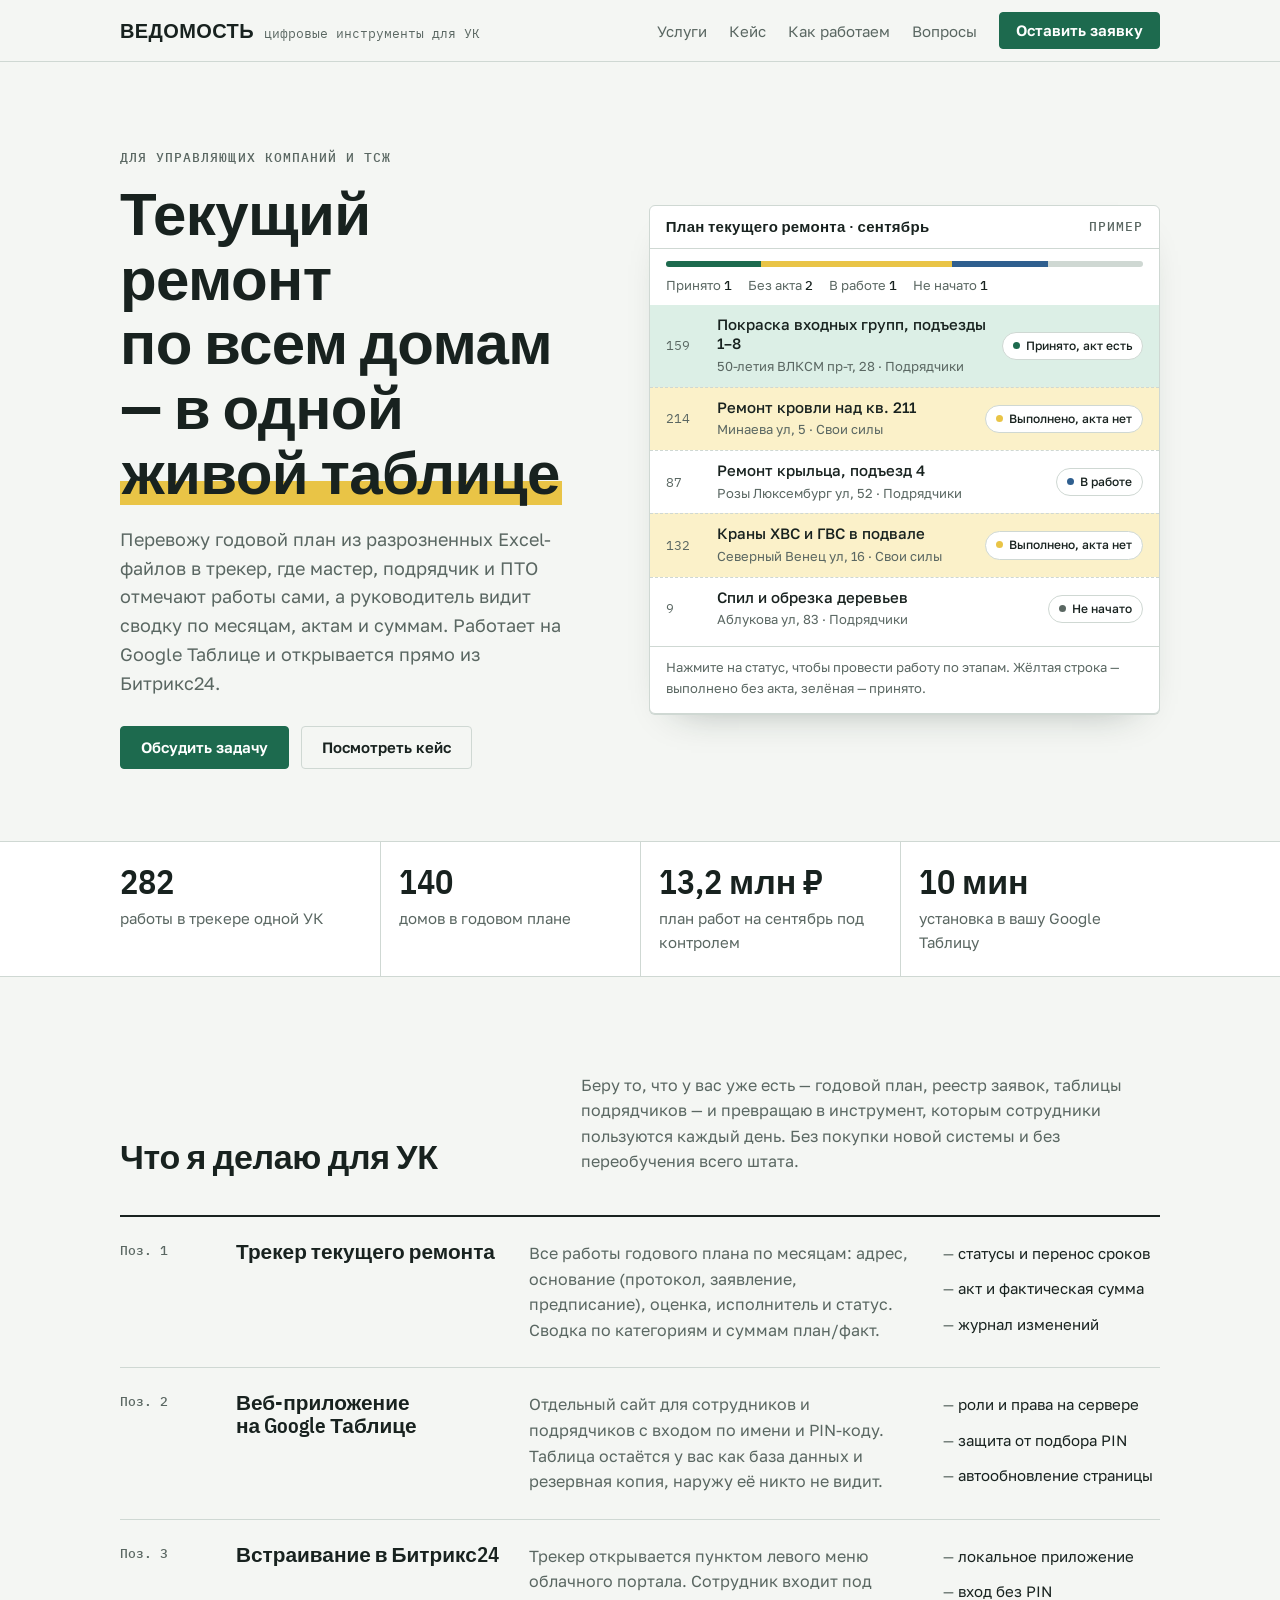
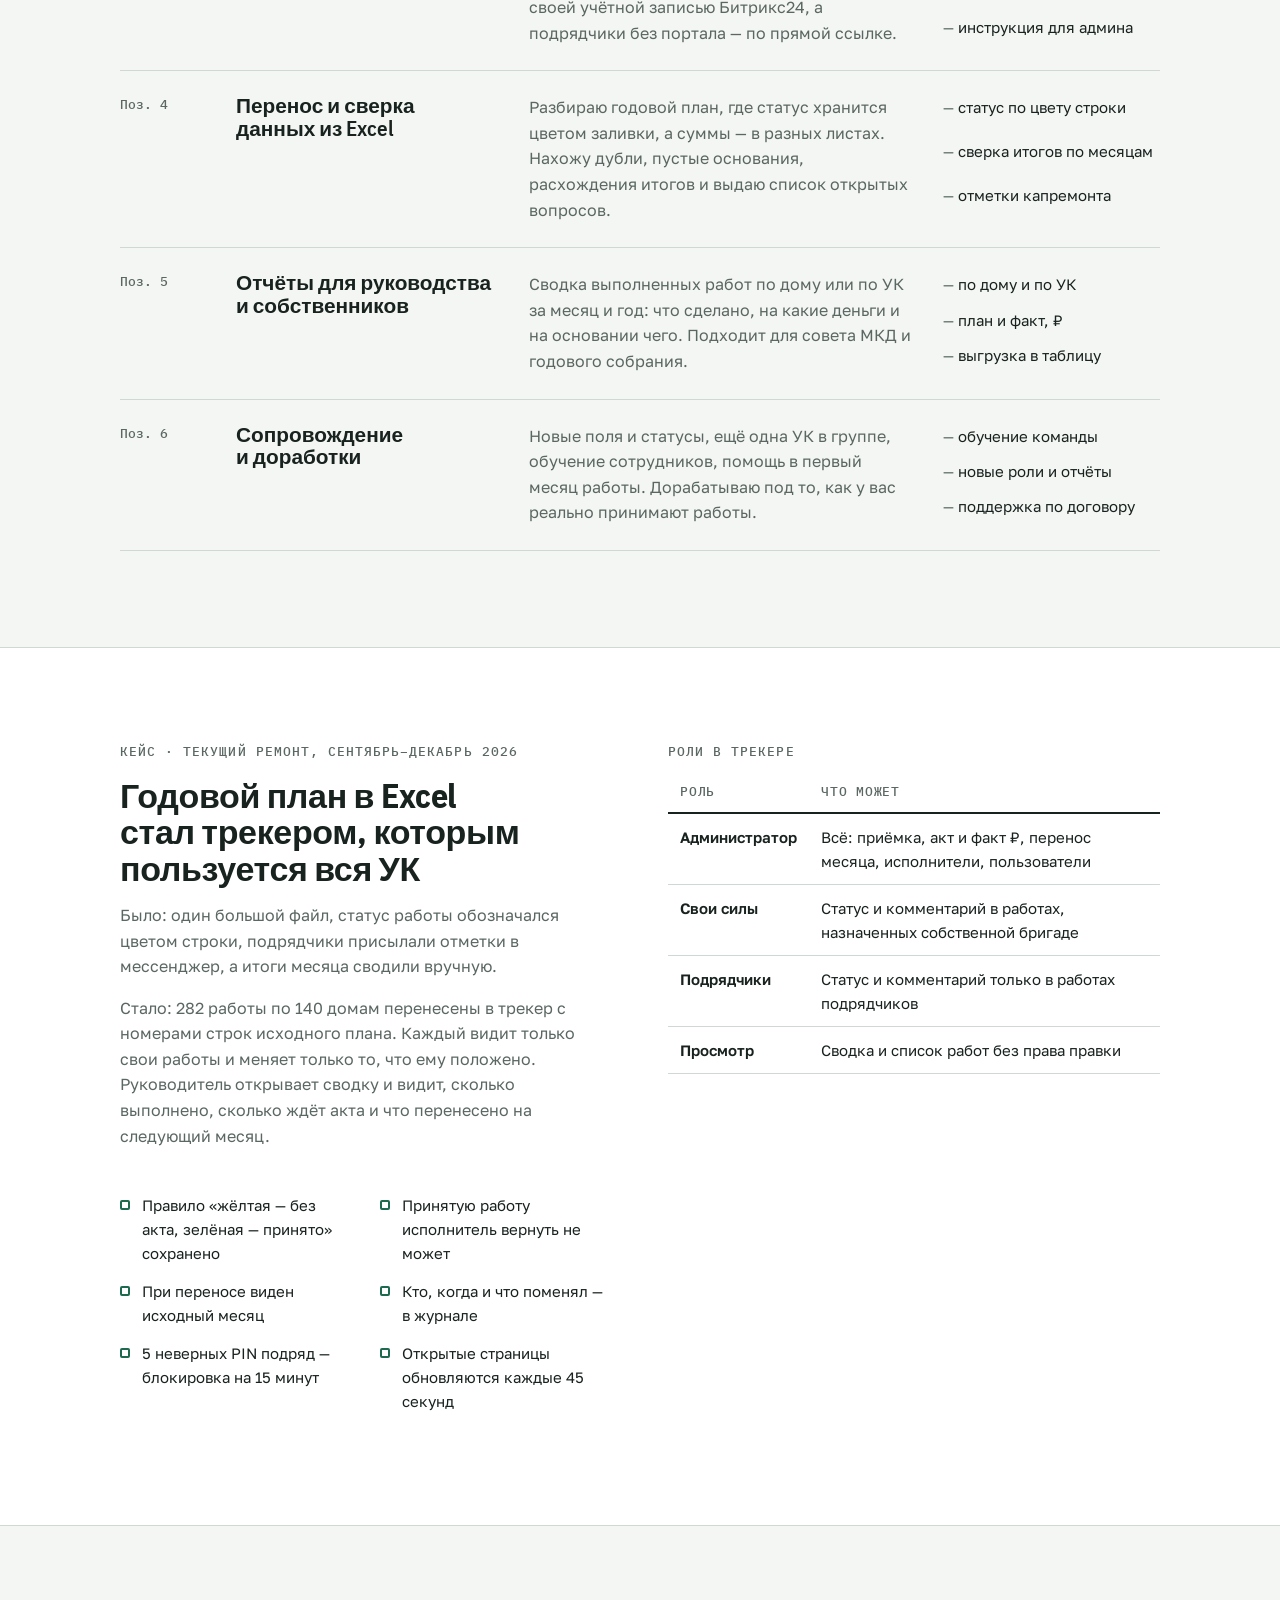
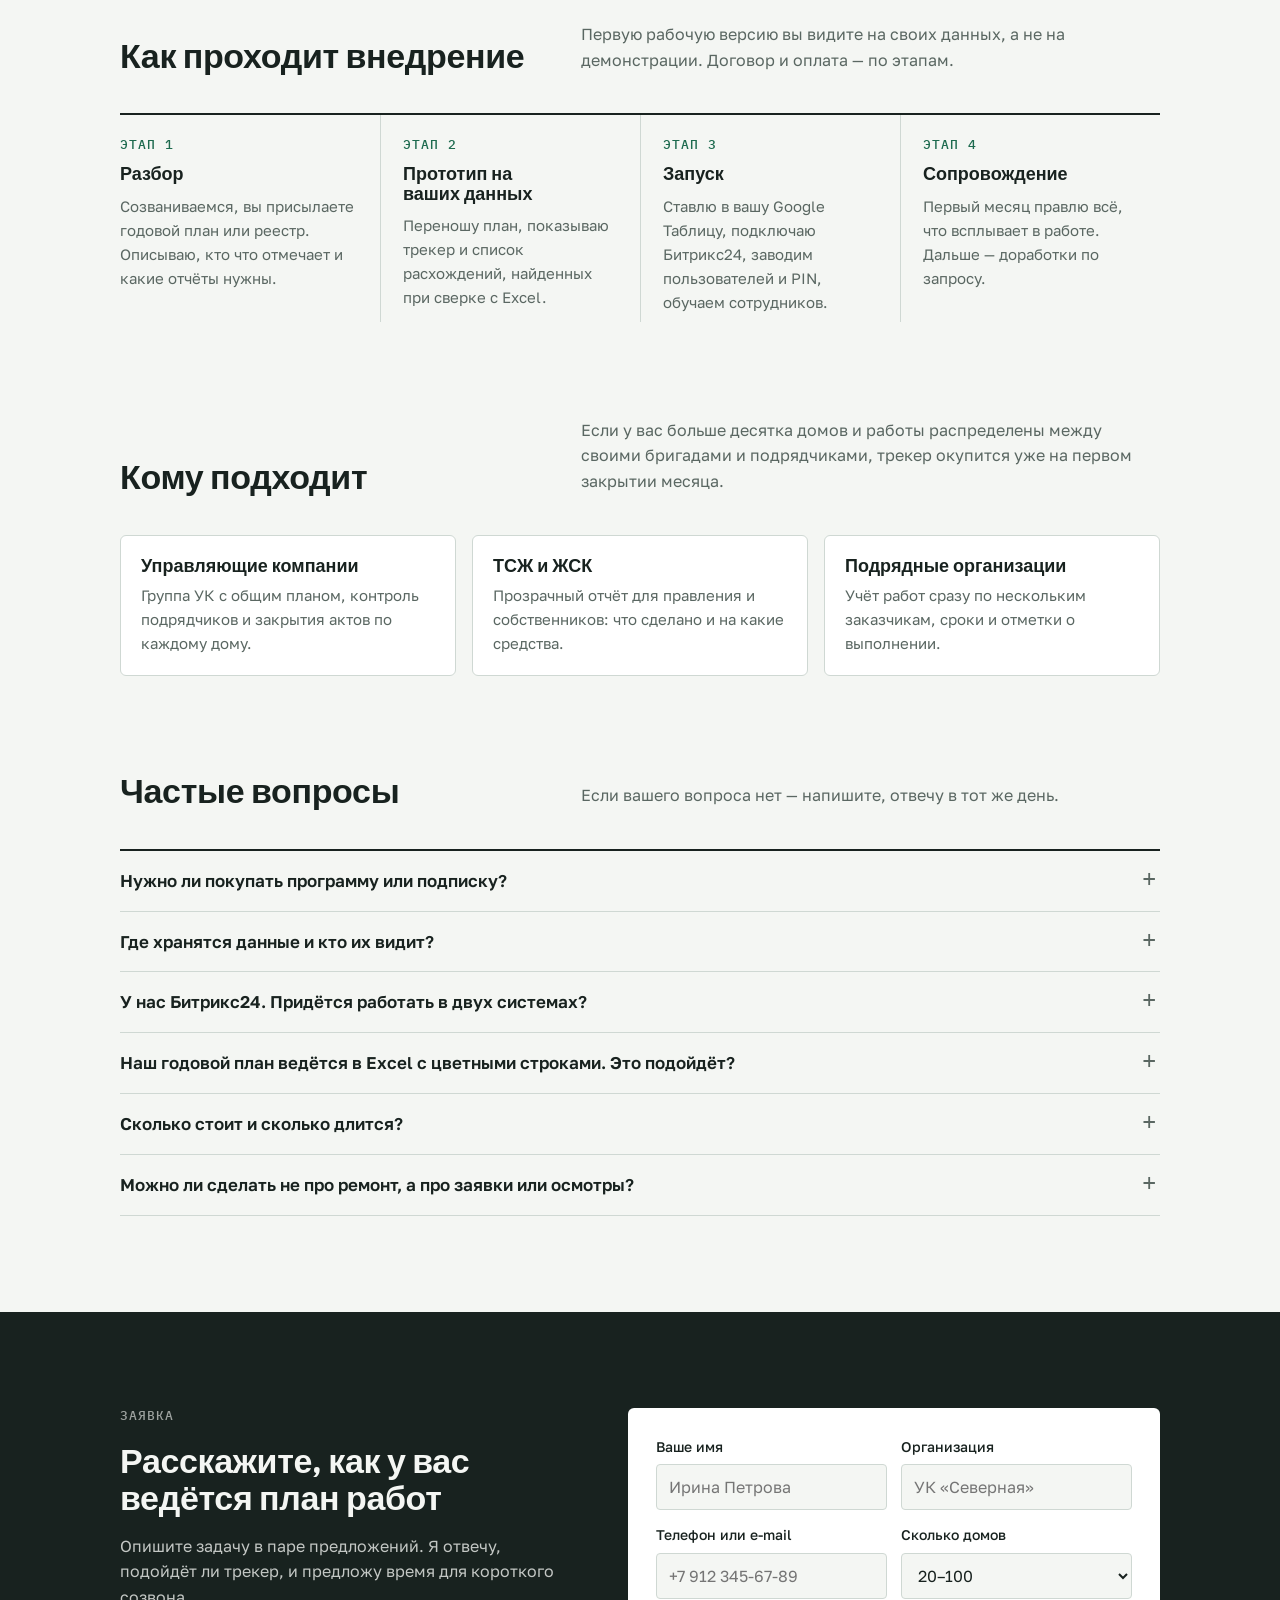
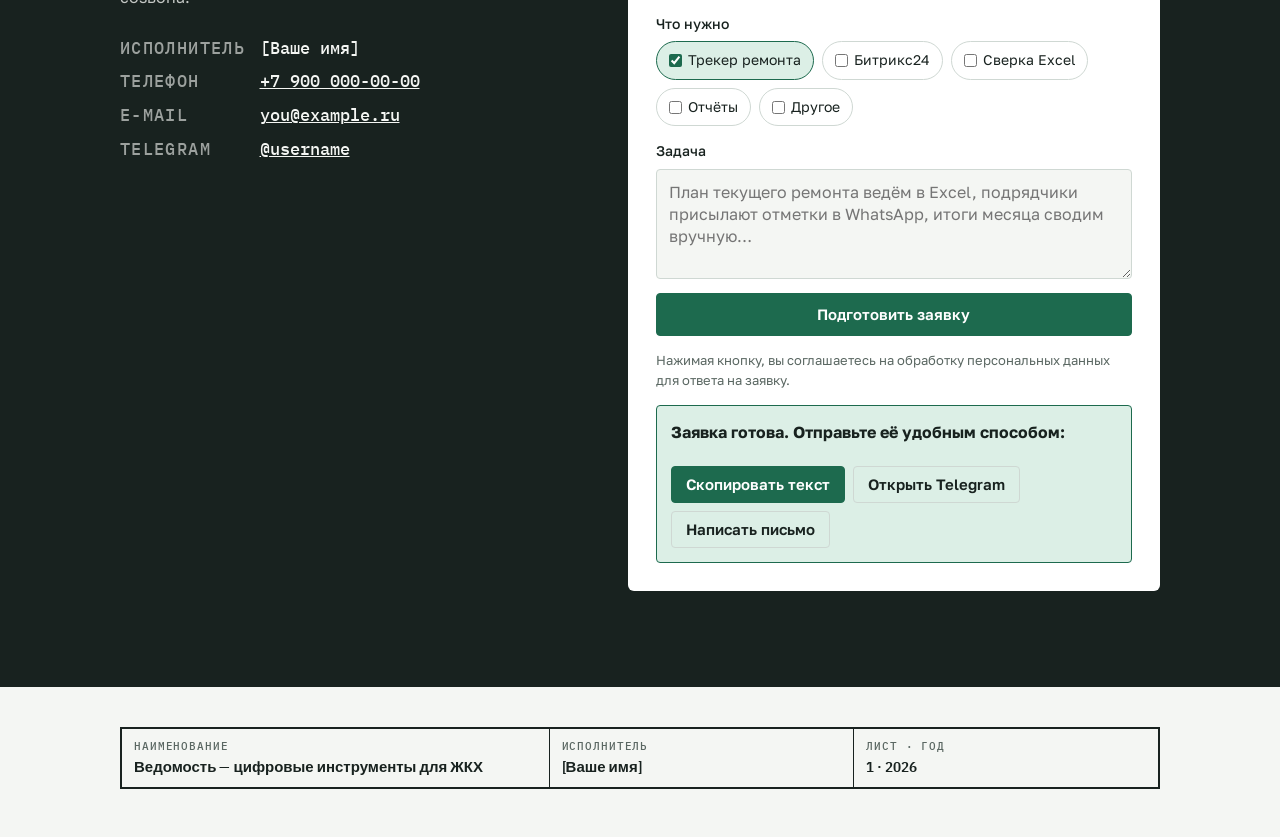
==== site/index.html @ 094dff83 "Сайт услуг для УК и ТСЖ: трекеры, Google Таблицы, Битрикс24 Co-Authored-By: Claude Opus 5.5 <noreply" ====
<!doctype html>
<html lang="ru">
<head>
<meta charset="utf-8">
<meta name="viewport" content="width=device-width, initial-scale=1, viewport-fit=cover">
<title>Ведомость для УК</title>
<meta name="description" content="Трекеры текущего ремонта, веб-приложения на Google Таблицах и встраивание в Битрикс24 для управляющих компаний и ТСЖ.">
<link rel="preconnect" href="https://fonts.googleapis.com">
<link rel="preconnect" href="https://fonts.gstatic.com" crossorigin>
<link rel="stylesheet" href="https://fonts.googleapis.com/css2?family=IBM+Plex+Sans+Condensed:wght@500;600;700&family=Golos+Text:wght@400;500;600&family=IBM+Plex+Mono:wght@400;500&display=swap">
<style>
/* Макет: страница как инженерная ведомость — сетка граф, штамп в подвале,
   цвета статусов из годового плана (жёлтая строка — выполнено без акта, зелёная — принято). */
:root {
  --paper: #f4f6f3;
  --sheet: #ffffff;
  --ink: #18221f;
  --muted: #5a6762;
  --rule: #cfd8d3;
  --accent: #1d6a4e;      /* «Принято, акт есть» */
  --accent-ink: #ffffff;
  --signal: #e9c446;      /* «Выполнено, акта нет» */
  --signal-soft: #fbf1c9;
  --accent-soft: #dcefe6;
  --work: #2f5f8f;
  --work-soft: #e1ebf5;
  --f-display: "IBM Plex Sans Condensed", "Arial Narrow", "Roboto Condensed", sans-serif;
  --f-body: "Golos Text", "Segoe UI", Roboto, Arial, sans-serif;
  --f-mono: "IBM Plex Mono", ui-monospace, "Cascadia Mono", Consolas, monospace;
  --s-1: .8125rem; --s0: 1rem; --s1: 1.125rem; --s2: 1.5rem; --s3: 2.125rem; --s4: clamp(2.25rem, 5.2vw, 3.75rem);
  --gutter: clamp(16px, 4vw, 40px);
  --wrap: 1120px;
}
@media (prefers-color-scheme: dark) {
  :root:not([data-theme="light"]) {
    --paper: #111816; --sheet: #172120; --ink: #e5ece8; --muted: #9aa8a2; --rule: #2c3936;
    --accent: #4fb98c; --accent-ink: #0d1a15; --signal: #e3c055; --signal-soft: #3a3318;
    --accent-soft: #173a2d; --work: #7fb0e0; --work-soft: #1b2c3d;
    color-scheme: dark;
  }
}
:root[data-theme="dark"] {
  --paper: #111816; --sheet: #172120; --ink: #e5ece8; --muted: #9aa8a2; --rule: #2c3936;
  --accent: #4fb98c; --accent-ink: #0d1a15; --signal: #e3c055; --signal-soft: #3a3318;
  --accent-soft: #173a2d; --work: #7fb0e0; --work-soft: #1b2c3d;
  color-scheme: dark;
}

*, *::before, *::after { box-sizing: border-box; }
html { scroll-behavior: smooth; }
@media (prefers-reduced-motion: reduce) { html { scroll-behavior: auto; } * { transition: none !important; animation: none !important; } }
body {
  margin: 0; background: var(--paper); color: var(--ink);
  font: 400 var(--s0)/1.6 var(--f-body);
  -webkit-font-smoothing: antialiased;
}
.wrap { max-width: var(--wrap); margin-inline: auto; padding-inline: var(--gutter); }
h1, h2, h3 { font-family: var(--f-display); font-weight: 700; line-height: 1.08; margin: 0; text-wrap: balance; letter-spacing: -.01em; }
h2 { font-size: var(--s3); }
h3 { font-size: var(--s1); font-weight: 600; letter-spacing: 0; }
p { margin: 0; }
a { color: inherit; }
:focus-visible { outline: 2px solid var(--accent); outline-offset: 3px; border-radius: 2px; }
.label {
  font: 500 var(--s-1)/1.3 var(--f-mono); text-transform: uppercase; letter-spacing: .08em; color: var(--muted);
}
.num { font-family: var(--f-mono); font-variant-numeric: tabular-nums; }

/* Шапка */
.top { position: sticky; top: env(safe-area-inset-top, 0px); z-index: 10; background: var(--paper); border-bottom: 1px solid var(--rule); }
.top .wrap { display: flex; align-items: center; justify-content: space-between; gap: 16px; padding-block: 12px; }
.brand { display: flex; align-items: baseline; gap: 10px; text-decoration: none; }
.brand b { font: 700 1.25rem/1 var(--f-display); letter-spacing: .02em; text-transform: uppercase; }
.brand span { font: 400 var(--s-1)/1 var(--f-mono); color: var(--muted); }
.nav { display: flex; gap: 22px; align-items: center; }
.nav a { text-decoration: none; font-size: .9375rem; color: var(--muted); }
.nav a:hover { color: var(--ink); }
.btn {
  display: inline-flex; align-items: center; justify-content: center; gap: 8px;
  font: 600 .9375rem/1 var(--f-body); padding: 13px 20px; border-radius: 4px;
  background: var(--accent); color: var(--accent-ink); border: 1px solid var(--accent);
  text-decoration: none; cursor: pointer;
}
.btn:hover { filter: brightness(1.08); }
.btn.ghost { background: transparent; color: var(--ink); border-color: var(--rule); }
.btn.ghost:hover { border-color: var(--ink); filter: none; }
.nav .btn { color: var(--accent-ink); padding: 10px 16px; }
@media (max-width: 760px) { .nav a:not(.btn) { display: none; } .brand span { display: none; } }

/* Первый экран */
.hero { padding-block: clamp(40px, 7vw, 88px) clamp(40px, 6vw, 72px); }
.hero .wrap { display: grid; grid-template-columns: minmax(0, 1fr) minmax(0, 1.1fr); gap: clamp(28px, 5vw, 64px); align-items: center; }
@media (max-width: 900px) { .hero .wrap { grid-template-columns: minmax(0, 1fr); } }
.hero h1 { font-size: var(--s4); margin-top: 14px; }
.hero h1 em { font-style: normal; background: linear-gradient(transparent 62%, var(--signal) 62%, var(--signal) 92%, transparent 92%); padding-inline: 2px; }
.hero .lead { font-size: var(--s1); color: var(--muted); margin-top: 20px; max-width: 34em; }
.hero .cta { display: flex; flex-wrap: wrap; gap: 12px; margin-top: 28px; }

/* Мини-трекер */
.sheet { background: var(--sheet); border: 1px solid var(--rule); border-radius: 6px; min-width: 0; box-shadow: 0 1px 0 var(--rule), 0 18px 40px -28px rgba(20, 40, 30, .45); }
.sheet-head { display: flex; justify-content: space-between; align-items: center; gap: 12px; padding: 12px 16px; border-bottom: 1px solid var(--rule); flex-wrap: wrap; }
.sheet-head .t { font: 600 .9375rem/1.2 var(--f-display); letter-spacing: .02em; }
.progress { display: flex; height: 6px; border-radius: 3px; overflow: hidden; background: var(--rule); margin: 12px 16px 0; }
.progress i { display: block; height: 100%; transition: width .35s ease; }
.progress .p-acc { background: var(--accent); }
.progress .p-sig { background: var(--signal); }
.progress .p-wrk { background: var(--work); }
.legend { display: flex; flex-wrap: wrap; gap: 6px 16px; padding: 8px 16px 4px; font-size: var(--s-1); color: var(--muted); }
.legend b { color: var(--ink); font-weight: 500; }
.rows { list-style: none; margin: 0; padding: 4px 0 6px; }
.row { display: grid; grid-template-columns: 2.6em minmax(0, 1fr) auto; gap: 10px; align-items: center; padding: 10px 16px; border-top: 1px dashed var(--rule); }
.row:first-child { border-top: 0; }
.row .n { font: 400 var(--s-1)/1 var(--f-mono); color: var(--muted); }
.row .w { min-width: 0; }
.row .w b { display: block; font-weight: 500; font-size: .9375rem; line-height: 1.3; }
.row .w small { display: block; color: var(--muted); font-size: var(--s-1); margin-top: 2px; }
.row.st-signal { background: var(--signal-soft); }
.row.st-accept { background: var(--accent-soft); }
.pill {
  font: 500 .75rem/1.2 var(--f-body); padding: 6px 10px; border-radius: 999px; border: 1px solid var(--rule);
  background: var(--sheet); color: var(--ink); cursor: pointer; white-space: nowrap;
}
.pill::before { content: ""; display: inline-block; width: 7px; height: 7px; border-radius: 50%; margin-right: 6px; background: var(--muted); vertical-align: 1px; }
.pill[data-s="1"]::before { background: var(--work); }
.pill[data-s="2"]::before { background: var(--signal); }
.pill[data-s="3"]::before { background: var(--accent); }
.pill:hover { border-color: var(--ink); }
.sheet-foot { padding: 10px 16px 14px; border-top: 1px solid var(--rule); font-size: var(--s-1); color: var(--muted); }
@media (max-width: 480px) { .row { grid-template-columns: minmax(0, 1fr); gap: 6px; } .row .n { display: none; } .row .pill { justify-self: start; } }

/* Полоса цифр */
.facts { border-block: 1px solid var(--rule); background: var(--sheet); }
.facts .wrap { display: grid; grid-template-columns: repeat(4, minmax(0, 1fr)); }
.fact { padding: 22px 18px; border-left: 1px solid var(--rule); }
.fact:first-child { border-left: 0; padding-left: 0; }
.fact .v { font: 600 var(--s3)/1 var(--f-display); font-variant-numeric: tabular-nums; }
.fact .k { color: var(--muted); font-size: .9375rem; margin-top: 8px; }
@media (max-width: 760px) {
  .facts .wrap { grid-template-columns: repeat(2, minmax(0, 1fr)); }
  .fact { padding: 18px 12px; }
  .fact:nth-child(odd) { border-left: 0; padding-left: 0; }
  .fact:nth-child(n+3) { border-top: 1px solid var(--rule); }
}

/* Разделы */
section.block { padding-block: clamp(56px, 8vw, 96px); }
.sec-head { display: grid; grid-template-columns: minmax(0, 1fr) minmax(0, 1.4fr); gap: 16px 48px; align-items: end; margin-bottom: 40px; }
.sec-head p { color: var(--muted); max-width: 36em; }
@media (max-width: 760px) { .sec-head { grid-template-columns: minmax(0, 1fr); } }

/* Услуги — ведомость работ */
.ledger { border-top: 2px solid var(--ink); }
.svc { display: grid; grid-template-columns: 5.5em minmax(0, 1.1fr) minmax(0, 1.6fr) minmax(0, .9fr); gap: 12px 28px; padding-block: 24px; border-bottom: 1px solid var(--rule); }
.svc .code { font: 500 var(--s-1)/1.6 var(--f-mono); color: var(--muted); }
.svc h3 { font-size: 1.3rem; }
.svc p { color: var(--muted); }
.svc ul { margin: 0; padding: 0; list-style: none; font-size: .9375rem; display: grid; gap: 4px; }
.svc li::before { content: "— "; color: var(--muted); }
.svc .term { font-size: .9375rem; }
.svc .term b { display: block; font-weight: 600; }
@media (max-width: 900px) { .svc { grid-template-columns: 4.5em minmax(0, 1fr); } .svc > :nth-child(n+3) { grid-column: 2; } }
@media (max-width: 480px) { .svc { grid-template-columns: minmax(0, 1fr); } .svc > :nth-child(n+3) { grid-column: 1; } }

/* Кейс */
.case { background: var(--sheet); border-block: 1px solid var(--rule); }
.case-grid { display: grid; grid-template-columns: minmax(0, 1fr) minmax(0, 1fr); gap: 40px 56px; }
@media (max-width: 900px) { .case-grid { grid-template-columns: minmax(0, 1fr); } }
.case-text { display: grid; gap: 16px; align-content: start; }
.case-text p { color: var(--muted); max-width: 34em; }
.roles { width: 100%; border-collapse: collapse; font-size: .9375rem; }
.roles th, .roles td { text-align: left; padding: 11px 12px; border-bottom: 1px solid var(--rule); vertical-align: top; }
.roles th { font: 500 var(--s-1)/1.3 var(--f-mono); text-transform: uppercase; letter-spacing: .06em; color: var(--muted); border-bottom: 2px solid var(--ink); }
.roles td:first-child { font-weight: 600; white-space: nowrap; }
.table-scroll { overflow-x: auto; }
.checks { display: grid; grid-template-columns: repeat(2, minmax(0, 1fr)); gap: 14px 28px; margin-top: 28px; padding: 0; list-style: none; }
.checks li { padding-left: 22px; position: relative; font-size: .9375rem; }
.checks li::before { content: ""; position: absolute; left: 0; top: .45em; width: 10px; height: 10px; border: 2px solid var(--accent); border-radius: 2px; }
@media (max-width: 560px) { .checks { grid-template-columns: minmax(0, 1fr); } }

/* Порядок работы — реальная последовательность */
.steps { display: grid; grid-template-columns: repeat(4, minmax(0, 1fr)); gap: 0; counter-reset: st; border-top: 2px solid var(--ink); }
.step { padding: 22px 22px 8px 0; display: grid; gap: 10px; align-content: start; }
.step + .step { padding-left: 22px; border-left: 1px solid var(--rule); }
.step .label { color: var(--accent); }
.step p { color: var(--muted); font-size: .9375rem; }
@media (max-width: 900px) {
  .steps { grid-template-columns: repeat(2, minmax(0, 1fr)); }
  .step:nth-child(3) { padding-left: 0; border-left: 0; }
  .step:nth-child(n+3) { border-top: 1px solid var(--rule); }
}
@media (max-width: 520px) {
  .steps { grid-template-columns: minmax(0, 1fr); }
  .step, .step + .step { padding: 18px 0 6px; border-left: 0; }
  .step + .step { border-top: 1px solid var(--rule); }
}

/* Для кого */
.who { display: grid; grid-template-columns: repeat(3, minmax(0, 1fr)); gap: 16px; }
.who div { padding: 20px; border: 1px solid var(--rule); border-radius: 6px; background: var(--sheet); display: grid; gap: 8px; align-content: start; }
.who p { color: var(--muted); font-size: .9375rem; }
@media (max-width: 760px) { .who { grid-template-columns: minmax(0, 1fr); } }

/* Вопросы */
.faq { border-top: 2px solid var(--ink); }
.faq details { border-bottom: 1px solid var(--rule); }
.faq summary { cursor: pointer; list-style: none; padding: 18px 40px 18px 0; position: relative; font: 600 1.0625rem/1.4 var(--f-body); }
.faq summary::-webkit-details-marker { display: none; }
.faq summary::after { content: "+"; position: absolute; right: 4px; top: 14px; font: 400 1.5rem/1 var(--f-mono); color: var(--muted); }
.faq details[open] summary::after { content: "−"; }
.faq details p { padding: 0 0 20px; color: var(--muted); max-width: 46em; }

/* Заявка */
.order { background: var(--ink); color: var(--paper); }
.order .wrap { display: grid; grid-template-columns: minmax(0, 1fr) minmax(0, 1.2fr); gap: 40px 64px; }
@media (max-width: 900px) { .order .wrap { grid-template-columns: minmax(0, 1fr); } }
.order h2 { color: var(--paper); }
.order .intro { display: grid; gap: 18px; align-content: start; }
.order .intro p { opacity: .78; max-width: 30em; }
.contacts { display: grid; gap: 10px; margin-top: 8px; }
.contacts div { display: flex; gap: 12px; align-items: baseline; flex-wrap: wrap; }
.contacts .label { color: var(--paper); opacity: .6; min-width: 7.5em; }
.contacts a, .contacts span { font: 500 1.0625rem/1.4 var(--f-mono); color: var(--paper); word-break: break-word; }
form { display: grid; gap: 14px; background: var(--sheet); color: var(--ink); padding: clamp(18px, 3vw, 28px); border-radius: 6px; min-width: 0; }
.field { display: grid; gap: 6px; }
.field label { font-size: .875rem; font-weight: 500; }
.field input, .field select, .field textarea {
  font: 400 1rem/1.4 var(--f-body); color: var(--ink); background: var(--paper);
  border: 1px solid var(--rule); border-radius: 4px; padding: 11px 12px; width: 100%;
}
.field textarea { min-height: 110px; resize: vertical; }
.field input:focus, .field select:focus, .field textarea:focus { outline: 2px solid var(--accent); outline-offset: 0; border-color: var(--accent); }
.two { display: grid; grid-template-columns: minmax(0, 1fr) minmax(0, 1fr); gap: 14px; }
@media (max-width: 520px) { .two { grid-template-columns: minmax(0, 1fr); } }
.tags { display: flex; flex-wrap: wrap; gap: 8px; border: 0; padding: 0; margin: 0; }
.tags legend { font-size: .875rem; font-weight: 500; margin-bottom: 6px; padding: 0; }
.tags label { display: inline-flex; align-items: center; gap: 6px; padding: 7px 12px; border: 1px solid var(--rule); border-radius: 999px; font-size: .875rem; cursor: pointer; }
.tags input { accent-color: var(--accent); margin: 0; }
.tags label:has(input:checked) { border-color: var(--accent); background: var(--accent-soft); }
.form-note { font-size: var(--s-1); color: var(--muted); }
.result { border: 1px solid var(--accent); background: var(--accent-soft); border-radius: 4px; padding: 14px; display: grid; gap: 10px; }
.result pre { margin: 0; white-space: pre-wrap; font: 400 .875rem/1.5 var(--f-mono); }
.result .acts { display: flex; flex-wrap: wrap; gap: 8px; }
.result .btn { padding: 10px 14px; }
.err { color: #b3261e; font-size: .875rem; }

/* Подвал — штамп основной надписи */
footer { padding-block: 40px 48px; }
.stamp { display: grid; grid-template-columns: 1.4fr 1fr 1fr; border: 2px solid var(--ink); font-size: var(--s-1); }
.stamp > div { padding: 10px 12px; border-left: 1px solid var(--ink); display: grid; gap: 4px; min-width: 0; }
.stamp > div:first-child { border-left: 0; }
.stamp .label { font-size: .6875rem; }
.stamp b { font: 600 .9375rem/1.3 var(--f-display); }
@media (max-width: 640px) { .stamp { grid-template-columns: minmax(0, 1fr); } .stamp > div { border-left: 0; border-top: 1px solid var(--ink); } .stamp > div:first-child { border-top: 0; } }
</style>
</head>
<body>

<!--
  ЗАМЕНИТЕ ПЕРЕД ПУБЛИКАЦИЕЙ: имя, телефон, e-mail, Telegram, город.
  Они помечены квадратными скобками [ ] и продублированы в объекте CONTACT внизу страницы.
-->

<header class="top">
  <div class="wrap">
    <a class="brand" href="#top"><b>Ведомость</b><span>цифровые инструменты для УК</span></a>
    <nav class="nav" aria-label="Разделы">
      <a href="#services">Услуги</a>
      <a href="#case">Кейс</a>
      <a href="#process">Как работаем</a>
      <a href="#faq">Вопросы</a>
      <a class="btn" href="#order">Оставить заявку</a>
    </nav>
  </div>
</header>

<main id="top">
  <section class="hero">
    <div class="wrap">
      <div>
        <p class="label">Для управляющих компаний и ТСЖ</p>
        <h1>Текущий ремонт по&nbsp;всем домам — в&nbsp;одной <em>живой таблице</em></h1>
        <p class="lead">Перевожу годовой план из разрозненных Excel-файлов в трекер, где мастер, подрядчик и ПТО отмечают работы сами, а руководитель видит сводку по месяцам, актам и суммам. Работает на Google Таблице и открывается прямо из Битрикс24.</p>
        <div class="cta">
          <a class="btn" href="#order">Обсудить задачу</a>
          <a class="btn ghost" href="#case">Посмотреть кейс</a>
        </div>
      </div>

      <div class="sheet" aria-label="Пример трекера">
        <div class="sheet-head">
          <span class="t">План текущего ремонта · сентябрь</span>
          <span class="label">пример</span>
        </div>
        <div class="progress" aria-hidden="true"><i class="p-acc"></i><i class="p-sig"></i><i class="p-wrk"></i></div>
        <div class="legend" id="legend"></div>
        <ol class="rows" id="rows"></ol>
        <div class="sheet-foot">Нажмите на статус, чтобы провести работу по этапам. Жёлтая строка — выполнено без акта, зелёная — принято.</div>
      </div>
    </div>
  </section>

  <div class="facts">
    <div class="wrap">
      <div class="fact"><div class="v">282</div><div class="k">работы в трекере одной УК</div></div>
      <div class="fact"><div class="v">140</div><div class="k">домов в годовом плане</div></div>
      <div class="fact"><div class="v">13,2 млн&nbsp;₽</div><div class="k">план работ на сентябрь под контролем</div></div>
      <div class="fact"><div class="v">10&nbsp;мин</div><div class="k">установка в вашу Google Таблицу</div></div>
    </div>
  </div>

  <section class="block" id="services">
    <div class="wrap">
      <div class="sec-head">
        <h2>Что я делаю для УК</h2>
        <p>Беру то, что у вас уже есть — годовой план, реестр заявок, таблицы подрядчиков — и превращаю в инструмент, которым сотрудники пользуются каждый день. Без покупки новой системы и без переобучения всего штата.</p>
      </div>

      <div class="ledger">
        <div class="svc">
          <span class="code">Поз. 1</span>
          <div><h3>Трекер текущего ремонта</h3></div>
          <div>
            <p>Все работы годового плана по месяцам: адрес, основание (протокол, заявление, предписание), оценка, исполнитель и статус. Сводка по категориям и суммам план/факт.</p>
          </div>
          <ul>
            <li>статусы и перенос сроков</li>
            <li>акт и фактическая сумма</li>
            <li>журнал изменений</li>
          </ul>
        </div>
        <div class="svc">
          <span class="code">Поз. 2</span>
          <div><h3>Веб-приложение на Google Таблице</h3></div>
          <div>
            <p>Отдельный сайт для сотрудников и подрядчиков с входом по имени и PIN-коду. Таблица остаётся у вас как база данных и резервная копия, наружу её никто не видит.</p>
          </div>
          <ul>
            <li>роли и права на сервере</li>
            <li>защита от подбора PIN</li>
            <li>автообновление страницы</li>
          </ul>
        </div>
        <div class="svc">
          <span class="code">Поз. 3</span>
          <div><h3>Встраивание в Битрикс24</h3></div>
          <div>
            <p>Трекер открывается пунктом левого меню облачного портала. Сотрудник входит под своей учётной записью Битрикс24, а подрядчики без портала — по прямой ссылке.</p>
          </div>
          <ul>
            <li>локальное приложение</li>
            <li>вход без PIN</li>
            <li>инструкция для админа</li>
          </ul>
        </div>
        <div class="svc">
          <span class="code">Поз. 4</span>
          <div><h3>Перенос и сверка данных из Excel</h3></div>
          <div>
            <p>Разбираю годовой план, где статус хранится цветом заливки, а суммы — в разных листах. Нахожу дубли, пустые основания, расхождения итогов и выдаю список открытых вопросов.</p>
          </div>
          <ul>
            <li>статус по цвету строки</li>
            <li>сверка итогов по месяцам</li>
            <li>отметки капремонта</li>
          </ul>
        </div>
        <div class="svc">
          <span class="code">Поз. 5</span>
          <div><h3>Отчёты для руководства и собственников</h3></div>
          <div>
            <p>Сводка выполненных работ по дому или по УК за месяц и год: что сделано, на какие деньги и на основании чего. Подходит для совета МКД и годового собрания.</p>
          </div>
          <ul>
            <li>по дому и по УК</li>
            <li>план и факт, ₽</li>
            <li>выгрузка в таблицу</li>
          </ul>
        </div>
        <div class="svc">
          <span class="code">Поз. 6</span>
          <div><h3>Сопровождение и доработки</h3></div>
          <div>
            <p>Новые поля и статусы, ещё одна УК в группе, обучение сотрудников, помощь в первый месяц работы. Дорабатываю под то, как у вас реально принимают работы.</p>
          </div>
          <ul>
            <li>обучение команды</li>
            <li>новые роли и отчёты</li>
            <li>поддержка по договору</li>
          </ul>
        </div>
      </div>
    </div>
  </section>

  <section class="block case" id="case">
    <div class="wrap">
      <div class="case-grid">
        <div class="case-text">
          <p class="label">Кейс · текущий ремонт, сентябрь–декабрь 2026</p>
          <h2>Годовой план в Excel стал трекером, которым пользуется вся УК</h2>
          <p>Было: один большой файл, статус работы обозначался цветом строки, подрядчики присылали отметки в мессенджер, а итоги месяца сводили вручную.</p>
          <p>Стало: 282 работы по 140 домам перенесены в трекер с номерами строк исходного плана. Каждый видит только свои работы и меняет только то, что ему положено. Руководитель открывает сводку и видит, сколько выполнено, сколько ждёт акта и что перенесено на следующий месяц.</p>
          <ul class="checks">
            <li>Правило «жёлтая — без акта, зелёная — принято» сохранено</li>
            <li>Принятую работу исполнитель вернуть не может</li>
            <li>При переносе виден исходный месяц</li>
            <li>Кто, когда и что поменял — в журнале</li>
            <li>5 неверных PIN подряд — блокировка на 15 минут</li>
            <li>Открытые страницы обновляются каждые 45 секунд</li>
          </ul>
        </div>
        <div>
          <p class="label" style="margin-bottom:12px">Роли в трекере</p>
          <div class="table-scroll">
            <table class="roles">
              <thead><tr><th>Роль</th><th>Что может</th></tr></thead>
              <tbody>
                <tr><td>Администратор</td><td>Всё: приёмка, акт и факт ₽, перенос месяца, исполнители, пользователи</td></tr>
                <tr><td>Свои силы</td><td>Статус и комментарий в работах, назначенных собственной бригаде</td></tr>
                <tr><td>Подрядчики</td><td>Статус и комментарий только в работах подрядчиков</td></tr>
                <tr><td>Просмотр</td><td>Сводка и список работ без права правки</td></tr>
              </tbody>
            </table>
          </div>
        </div>
      </div>
    </div>
  </section>

  <section class="block" id="process">
    <div class="wrap">
      <div class="sec-head">
        <h2>Как проходит внедрение</h2>
        <p>Первую рабочую версию вы видите на своих данных, а не на демонстрации. Договор и оплата — по этапам.</p>
      </div>
      <div class="steps">
        <div class="step"><span class="label">Этап 1</span><h3>Разбор</h3><p>Созваниваемся, вы присылаете годовой план или реестр. Описываю, кто что отмечает и какие отчёты нужны.</p></div>
        <div class="step"><span class="label">Этап 2</span><h3>Прототип на ваших данных</h3><p>Переношу план, показываю трекер и список расхождений, найденных при сверке с Excel.</p></div>
        <div class="step"><span class="label">Этап 3</span><h3>Запуск</h3><p>Ставлю в вашу Google Таблицу, подключаю Битрикс24, заводим пользователей и PIN, обучаем сотрудников.</p></div>
        <div class="step"><span class="label">Этап 4</span><h3>Сопровождение</h3><p>Первый месяц правлю всё, что всплывает в работе. Дальше — доработки по запросу.</p></div>
      </div>
    </div>
  </section>

  <section class="block" style="padding-top:0">
    <div class="wrap">
      <div class="sec-head">
        <h2>Кому подходит</h2>
        <p>Если у вас больше десятка домов и работы распределены между своими бригадами и подрядчиками, трекер окупится уже на первом закрытии месяца.</p>
      </div>
      <div class="who">
        <div><h3>Управляющие компании</h3><p>Группа УК с общим планом, контроль подрядчиков и закрытия актов по каждому дому.</p></div>
        <div><h3>ТСЖ и ЖСК</h3><p>Прозрачный отчёт для правления и собственников: что сделано и на какие средства.</p></div>
        <div><h3>Подрядные организации</h3><p>Учёт работ сразу по нескольким заказчикам, сроки и отметки о выполнении.</p></div>
      </div>
    </div>
  </section>

  <section class="block" id="faq" style="padding-top:0">
    <div class="wrap">
      <div class="sec-head"><h2>Частые вопросы</h2><p>Если вашего вопроса нет — напишите, отвечу в тот же день.</p></div>
      <div class="faq">
        <details><summary>Нужно ли покупать программу или подписку?</summary><p>Нет. Трекер работает на бесплатном Google Apps Script и вашей Google Таблице. Платите только за разработку и сопровождение.</p></details>
        <details><summary>Где хранятся данные и кто их видит?</summary><p>В вашей Google Таблице, на вашем аккаунте. Сотрудники работают через ссылку и не видят саму таблицу. Права проверяет сервер, обойти их из браузера нельзя.</p></details>
        <details><summary>У нас Битрикс24. Придётся работать в двух системах?</summary><p>Нет. Трекер встраивается в облачный Битрикс24 пунктом меню, сотрудники входят под своей учётной записью портала.</p></details>
        <details><summary>Наш годовой план ведётся в Excel с цветными строками. Это подойдёт?</summary><p>Да, это самый частый случай. Статус читается по цвету заливки, номера строк исходного плана сохраняются, чтобы всегда можно было свериться.</p></details>
        <details><summary>Сколько стоит и сколько длится?</summary><p>Зависит от объёма плана и числа ролей. Типичный трекер для одной УК запускается за одну–две недели. Точную смету называю после разбора ваших файлов.</p></details>
        <details><summary>Можно ли сделать не про ремонт, а про заявки или осмотры?</summary><p>Да. Тот же подход подходит для журнала заявок, весенних и осенних осмотров, подготовки к отопительному сезону и предписаний ГЖИ.</p></details>
      </div>
    </div>
  </section>

  <section class="block order" id="order">
    <div class="wrap">
      <div class="intro">
        <p class="label" style="color:inherit;opacity:.6">Заявка</p>
        <h2>Расскажите, как у вас ведётся план работ</h2>
        <p>Опишите задачу в паре предложений. Я отвечу, подойдёт ли трекер, и предложу время для короткого созвона.</p>
        <div class="contacts">
          <div><span class="label">Исполнитель</span><span data-c="name">[Ваше имя]</span></div>
          <div><span class="label">Телефон</span><a data-c="phone" href="#">[+7 900 000-00-00]</a></div>
          <div><span class="label">E-mail</span><a data-c="email" href="#">[you@example.ru]</a></div>
          <div><span class="label">Telegram</span><a data-c="tg" href="#" target="_blank" rel="noopener">[@username]</a></div>
        </div>
      </div>

      <form id="lead" novalidate>
        <div class="two">
          <div class="field"><label for="f-name">Ваше имя</label><input id="f-name" name="name" autocomplete="name" placeholder="Ирина Петрова" required></div>
          <div class="field"><label for="f-org">Организация</label><input id="f-org" name="org" placeholder="УК «Северная»"></div>
        </div>
        <div class="two">
          <div class="field"><label for="f-contact">Телефон или e-mail</label><input id="f-contact" name="contact" autocomplete="tel" placeholder="+7 912 345-67-89" required></div>
          <div class="field"><label for="f-size">Сколько домов</label>
            <select id="f-size" name="size">
              <option>до 20</option><option selected>20–100</option><option>100–300</option><option>больше 300</option>
            </select>
          </div>
        </div>
        <fieldset class="tags">
          <legend>Что нужно</legend>
          <label><input type="checkbox" id="t-tracker" name="need" value="Трекер текущего ремонта" checked>Трекер ремонта</label>
          <label><input type="checkbox" id="t-bitrix" name="need" value="Встраивание в Битрикс24">Битрикс24</label>
          <label><input type="checkbox" id="t-excel" name="need" value="Перенос и сверка Excel">Сверка Excel</label>
          <label><input type="checkbox" id="t-report" name="need" value="Отчёты">Отчёты</label>
          <label><input type="checkbox" id="t-other" name="need" value="Другое">Другое</label>
        </fieldset>
        <div class="field"><label for="f-msg">Задача</label><textarea id="f-msg" name="msg" placeholder="План текущего ремонта ведём в Excel, подрядчики присылают отметки в WhatsApp, итоги месяца сводим вручную…"></textarea></div>
        <p class="err" id="err" hidden></p>
        <button class="btn" type="submit">Подготовить заявку</button>
        <p class="form-note">Нажимая кнопку, вы соглашаетесь на обработку персональных данных для ответа на заявку.</p>
        <div class="result" id="result" hidden>
          <strong>Заявка готова. Отправьте её удобным способом:</strong>
          <pre id="result-text"></pre>
          <div class="acts">
            <button class="btn" type="button" id="copy">Скопировать текст</button>
            <a class="btn ghost" id="send-tg" href="#" target="_blank" rel="noopener">Открыть Telegram</a>
            <a class="btn ghost" id="send-mail" href="#">Написать письмо</a>
          </div>
        </div>
      </form>
    </div>
  </section>
</main>

<footer>
  <div class="wrap">
    <div class="stamp">
      <div><span class="label">Наименование</span><b>Ведомость — цифровые инструменты для ЖКХ</b></div>
      <div><span class="label">Исполнитель</span><b data-c="name">[Ваше имя]</b></div>
      <div><span class="label">Лист · Год</span><b class="num">1 · 2026</b></div>
    </div>
  </div>
</footer>

<script>
/* Контакты: замените значения — они подставятся на всю страницу. */
const CONTACT = {
  name: "[Ваше имя]",
  phone: "+7 900 000-00-00",
  email: "you@example.ru",
  tg: "username"
};

(function contacts() {
  document.querySelectorAll('[data-c="name"]').forEach(el => el.textContent = CONTACT.name);
  const ph = document.querySelector('[data-c="phone"]');
  ph.textContent = CONTACT.phone; ph.href = "tel:" + CONTACT.phone.replace(/[^\d+]/g, "");
  const em = document.querySelector('[data-c="email"]');
  em.textContent = CONTACT.email; em.href = "mailto:" + CONTACT.email;
  const tg = document.querySelector('[data-c="tg"]');
  tg.textContent = "@" + CONTACT.tg; tg.href = "https://t.me/" + CONTACT.tg;
})();

/* Мини-трекер на первом экране */
const STATUSES = ["Не начато", "В работе", "Выполнено, акта нет", "Принято, акт есть"];
const ROWS = [
  { row: 159, addr: "50-летия ВЛКСМ пр-т, 28", work: "Покраска входных групп, подъезды 1–8", ex: "Подрядчики", s: 3 },
  { row: 214, addr: "Минаева ул, 5", work: "Ремонт кровли над кв. 211", ex: "Свои силы", s: 2 },
  { row: 87,  addr: "Розы Люксембург ул, 52", work: "Ремонт крыльца, подъезд 4", ex: "Подрядчики", s: 1 },
  { row: 132, addr: "Северный Венец ул, 16", work: "Краны ХВС и ГВС в подвале", ex: "Свои силы", s: 2 },
  { row: 9,   addr: "Аблукова ул, 83", work: "Спил и обрезка деревьев", ex: "Подрядчики", s: 0 }
];
const rowsEl = document.getElementById("rows");
const legendEl = document.getElementById("legend");
const bar = document.querySelectorAll(".progress i");

function render() {
  rowsEl.innerHTML = "";
  ROWS.forEach((r, i) => {
    const li = document.createElement("li");
    li.className = "row" + (r.s === 2 ? " st-signal" : r.s === 3 ? " st-accept" : "");
    li.innerHTML = `<span class="n">${r.row}</span>
      <div class="w"><b></b><small></small></div>
      <button class="pill" type="button" data-s="${r.s}" aria-label="Сменить статус"></button>`;
    li.querySelector("b").textContent = r.work;
    li.querySelector("small").textContent = r.addr + " · " + r.ex;
    const btn = li.querySelector(".pill");
    btn.textContent = STATUSES[r.s];
    btn.addEventListener("click", () => { r.s = (r.s + 1) % 4; render(); });
    rowsEl.appendChild(li);
  });
  const c = [0, 0, 0, 0]; ROWS.forEach(r => c[r.s]++);
  const pct = n => (n / ROWS.length * 100) + "%";
  bar[0].style.width = pct(c[3]); bar[1].style.width = pct(c[2]); bar[2].style.width = pct(c[1]);
  legendEl.innerHTML = `<span>Принято <b class="num">${c[3]}</b></span><span>Без акта <b class="num">${c[2]}</b></span><span>В работе <b class="num">${c[1]}</b></span><span>Не начато <b class="num">${c[0]}</b></span>`;
}
render();

/* Заявка: собираем текст, который можно отправить в Telegram или письмом */
const form = document.getElementById("lead");
form.addEventListener("submit", e => {
  e.preventDefault();
  const f = new FormData(form);
  const err = document.getElementById("err");
  if (!f.get("name").trim() || !f.get("contact").trim()) {
    err.textContent = "Укажите имя и телефон или e-mail, чтобы я мог ответить.";
    err.hidden = false; return;
  }
  err.hidden = true;
  const needs = f.getAll("need");
  const text = [
    "Заявка с сайта",
    "Имя: " + f.get("name").trim(),
    f.get("org").trim() ? "Организация: " + f.get("org").trim() : null,
    "Контакт: " + f.get("contact").trim(),
    "Домов: " + f.get("size"),
    needs.length ? "Нужно: " + needs.join(", ") : null,
    f.get("msg").trim() ? "Задача: " + f.get("msg").trim() : null
  ].filter(Boolean).join("\n");
  document.getElementById("result-text").textContent = text;
  document.getElementById("send-tg").href = "https://t.me/" + CONTACT.tg;
  document.getElementById("send-mail").href = "mailto:" + CONTACT.email + "?subject=" + encodeURIComponent("Заявка с сайта") + "&body=" + encodeURIComponent(text);
  document.getElementById("result").hidden = false;
});
document.getElementById("copy").addEventListener("click", e => {
  const btn = e.currentTarget;
  const pre = document.getElementById("result-text");
  const done = () => { btn.textContent = "Скопировано"; setTimeout(() => btn.textContent = "Скопировать текст", 2000); };
  const fallback = () => { const r = document.createRange(); r.selectNodeContents(pre); const s = getSelection(); s.removeAllRanges(); s.addRange(r); btn.textContent = "Выделено — нажмите Ctrl+C"; };
  try { navigator.clipboard.writeText(pre.textContent).then(done, fallback); } catch (_) { fallback(); }
});
</script>
</body>
</html>
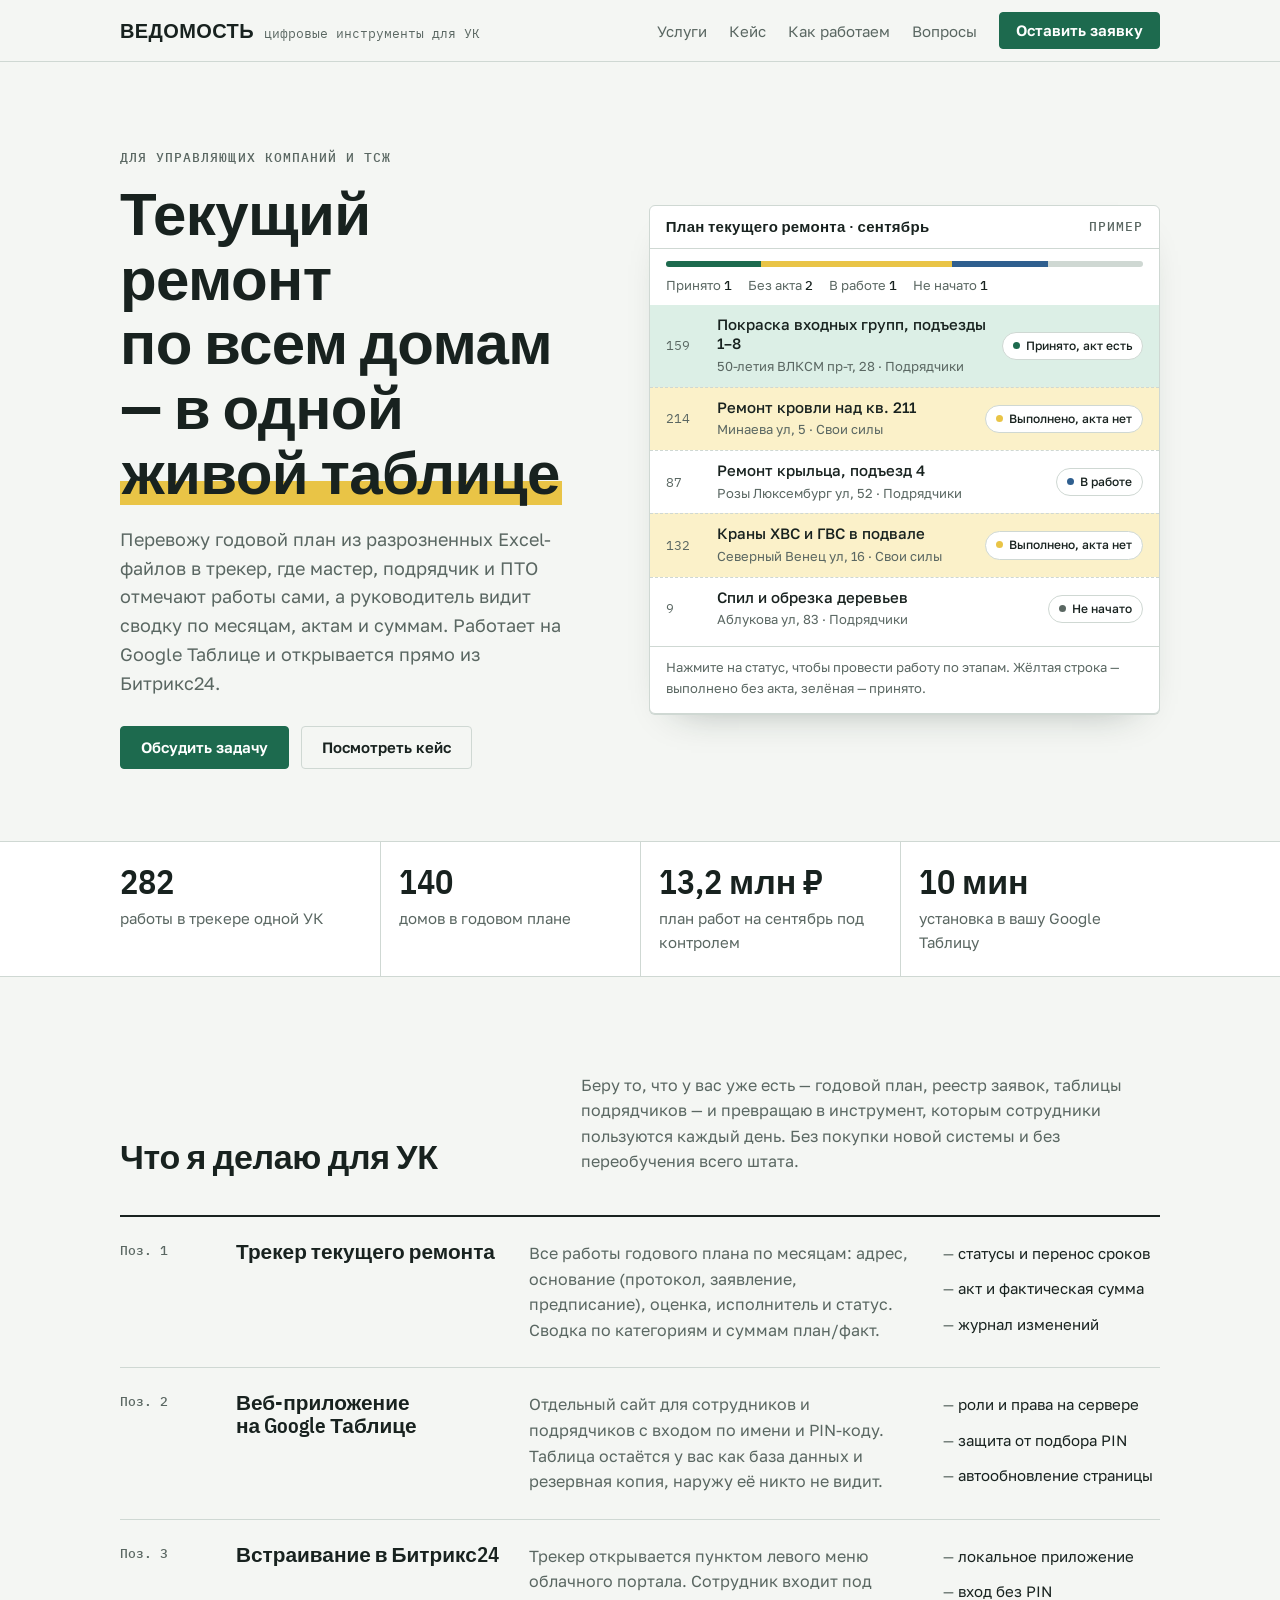
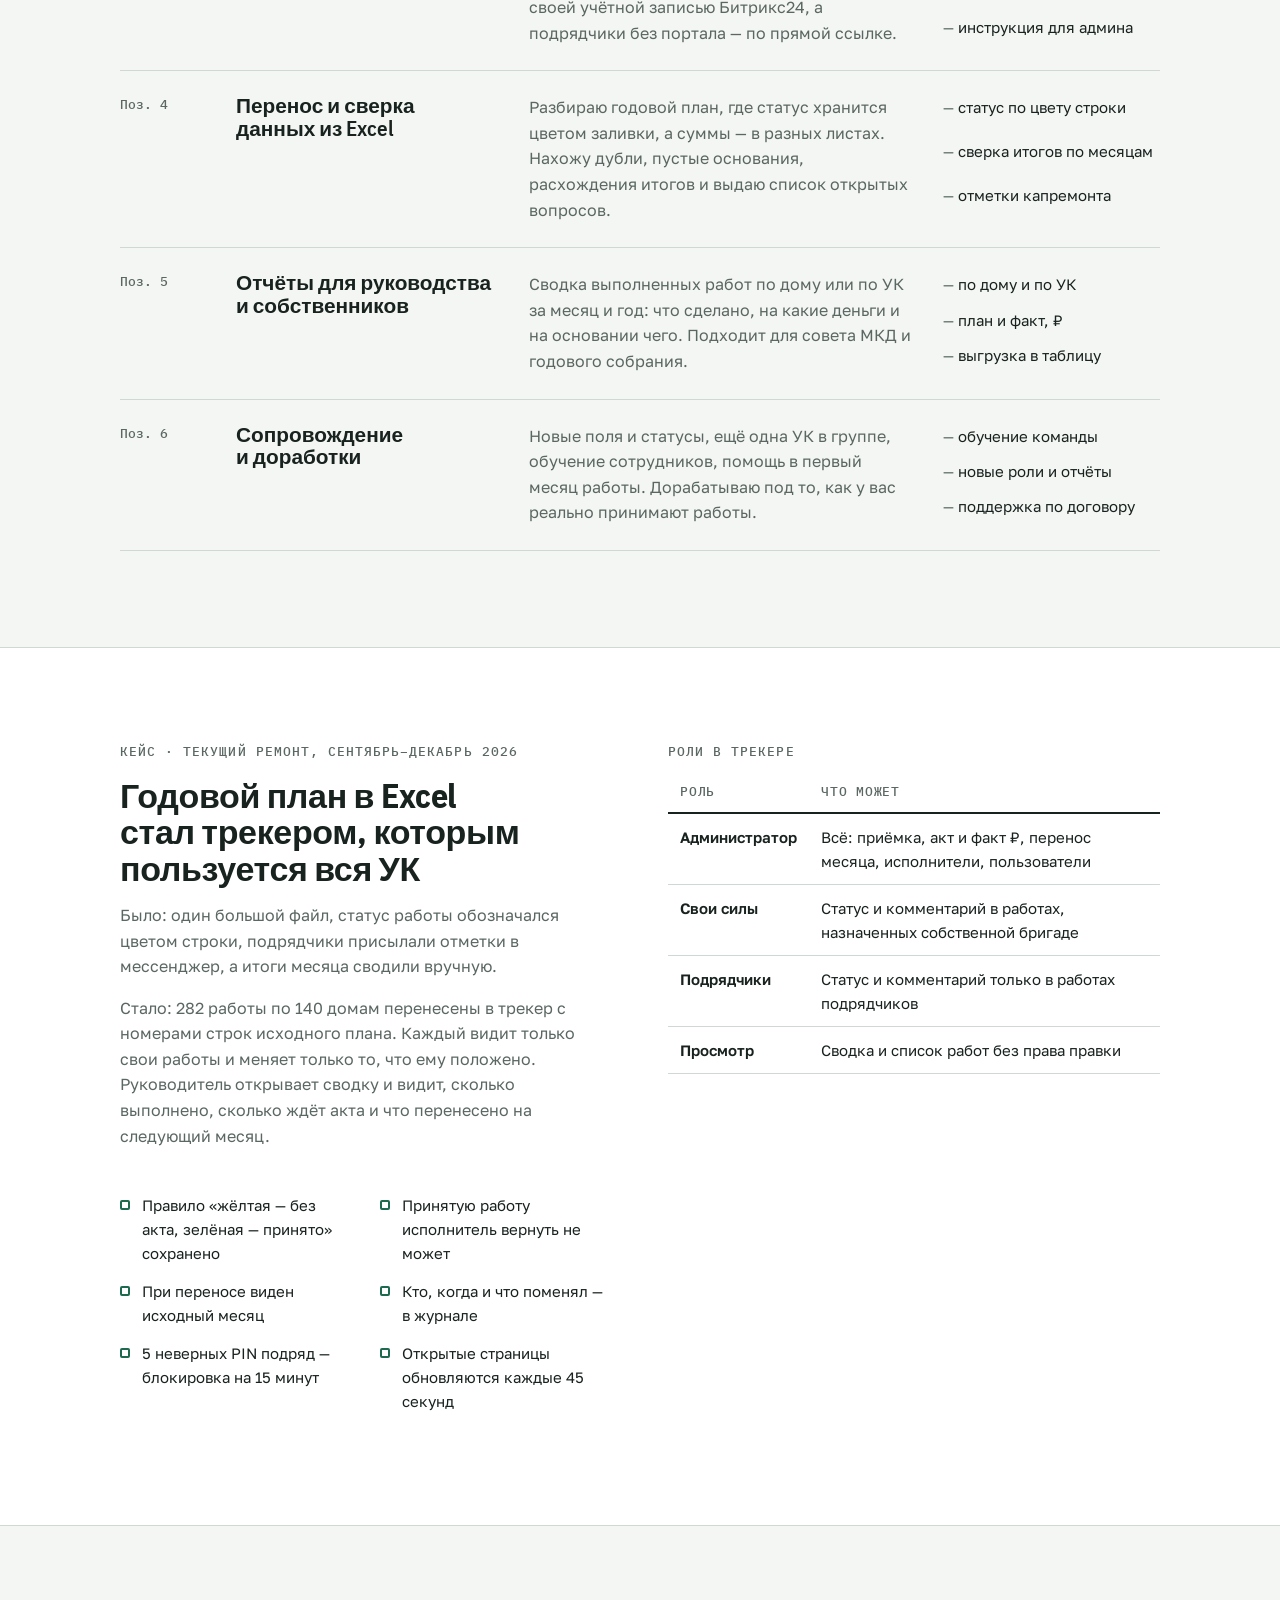
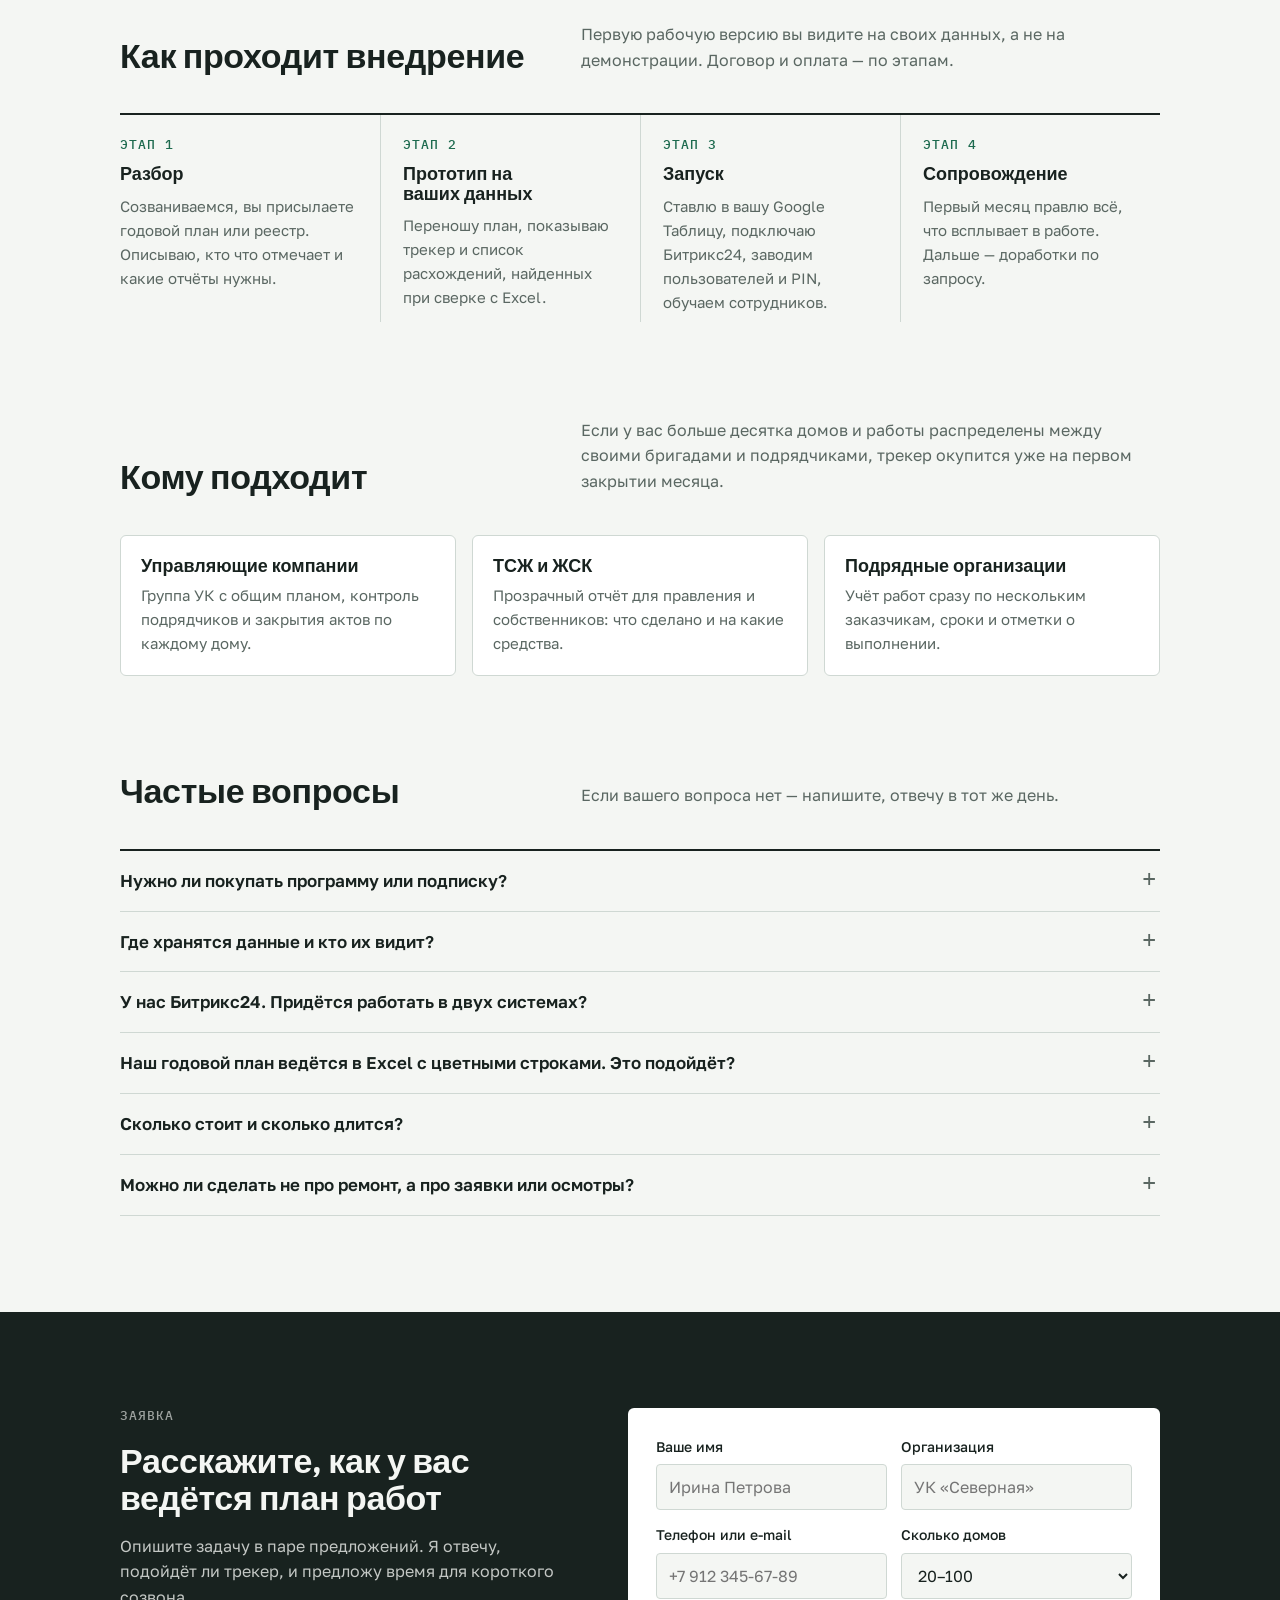
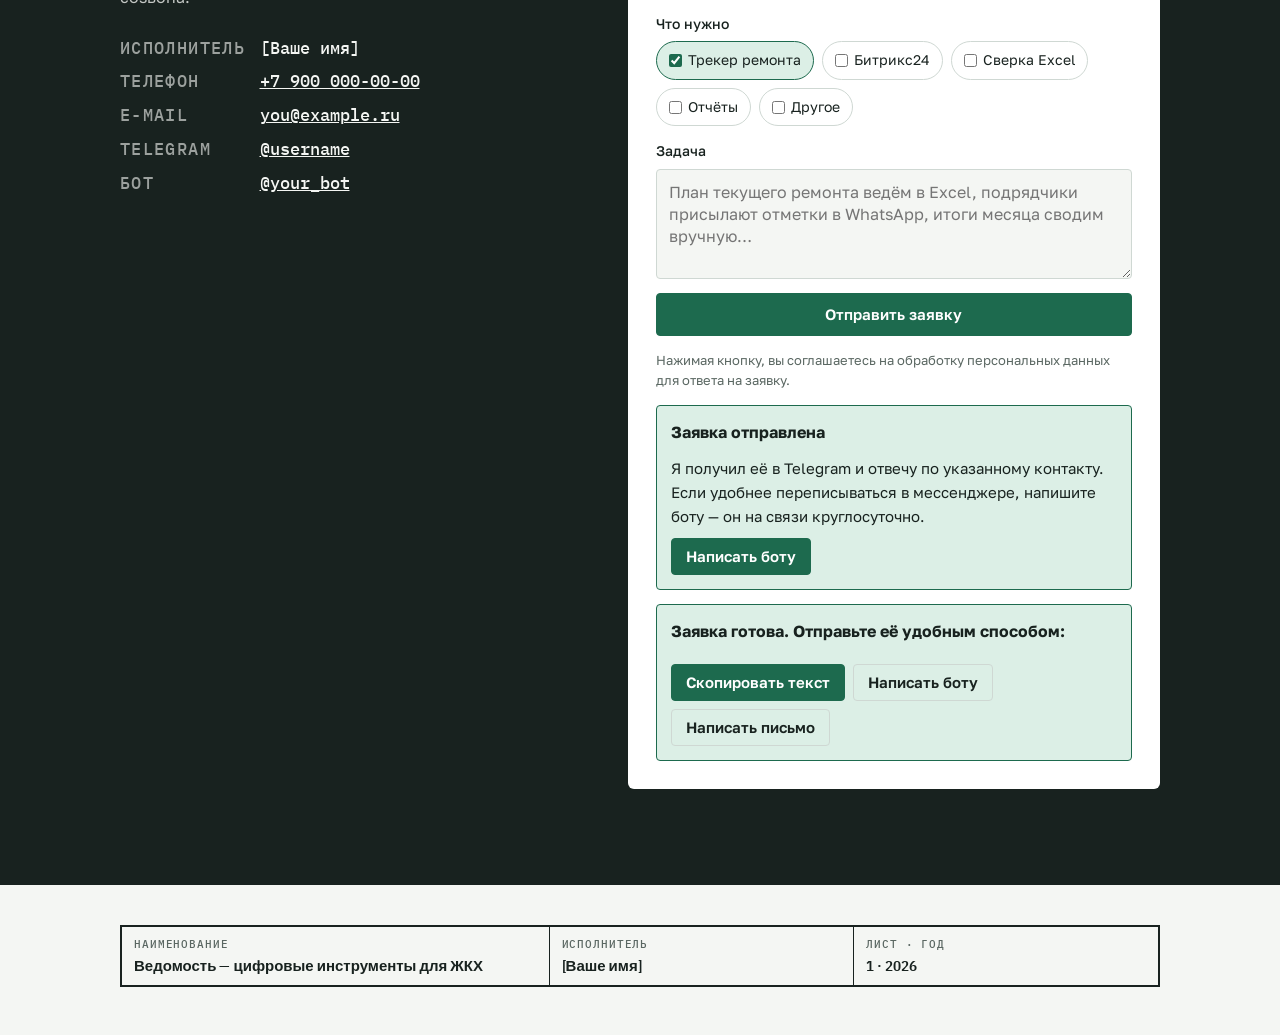
==== commit 2fe04ee1: "Telegram-бот для заказчиков на Apps Script и приём заявок с сайта Бот показывает услуги, цены и отве" ====
--- a/site/index.html
+++ b/site/index.html
@@ -242,6 +242,8 @@
 .result .acts { display: flex; flex-wrap: wrap; gap: 8px; }
 .result .btn { padding: 10px 14px; }
 .err { color: #b3261e; font-size: .875rem; }
+.result p { font-size: .9375rem; }
+.hp { position: absolute; left: -9999px; width: 1px; height: 1px; overflow: hidden; }
 
 /* Подвал — штамп основной надписи */
 footer { padding-block: 40px 48px; }
@@ -481,6 +483,7 @@
           <div><span class="label">Телефон</span><a data-c="phone" href="#">[+7 900 000-00-00]</a></div>
           <div><span class="label">E-mail</span><a data-c="email" href="#">[you@example.ru]</a></div>
           <div><span class="label">Telegram</span><a data-c="tg" href="#" target="_blank" rel="noopener">[@username]</a></div>
+          <div><span class="label">Бот</span><a data-c="bot" href="#" target="_blank" rel="noopener">[@your_bot]</a></div>
         </div>
       </div>
 
@@ -506,15 +509,21 @@
           <label><input type="checkbox" id="t-other" name="need" value="Другое">Другое</label>
         </fieldset>
         <div class="field"><label for="f-msg">Задача</label><textarea id="f-msg" name="msg" placeholder="План текущего ремонта ведём в Excel, подрядчики присылают отметки в WhatsApp, итоги месяца сводим вручную…"></textarea></div>
+        <div class="hp" aria-hidden="true"><label for="f-website">Сайт</label><input id="f-website" name="website" tabindex="-1" autocomplete="off"></div>
         <p class="err" id="err" hidden></p>
-        <button class="btn" type="submit">Подготовить заявку</button>
+        <button class="btn" type="submit" id="submit">Отправить заявку</button>
         <p class="form-note">Нажимая кнопку, вы соглашаетесь на обработку персональных данных для ответа на заявку.</p>
+        <div class="result" id="sent" hidden>
+          <strong id="sent-title">Заявка отправлена</strong>
+          <p>Я получил её в Telegram и отвечу по указанному контакту. Если удобнее переписываться в мессенджере, напишите боту — он на связи круглосуточно.</p>
+          <div class="acts"><a class="btn" data-c="bot-btn" href="#" target="_blank" rel="noopener">Написать боту</a></div>
+        </div>
         <div class="result" id="result" hidden>
           <strong>Заявка готова. Отправьте её удобным способом:</strong>
           <pre id="result-text"></pre>
           <div class="acts">
             <button class="btn" type="button" id="copy">Скопировать текст</button>
-            <a class="btn ghost" id="send-tg" href="#" target="_blank" rel="noopener">Открыть Telegram</a>
+            <a class="btn ghost" id="send-tg" href="#" target="_blank" rel="noopener">Написать боту</a>
             <a class="btn ghost" id="send-mail" href="#">Написать письмо</a>
           </div>
         </div>
@@ -539,8 +548,11 @@
   name: "[Ваше имя]",
   phone: "+7 900 000-00-00",
   email: "you@example.ru",
-  tg: "username"
+  tg: "username",
+  bot: "your_bot",   // имя Telegram-бота без @
+  leadUrl: ""        // адрес веб-приложения бота …/exec — тогда заявки с формы приходят в Telegram
 };
+const BOT_LINK = "https://t.me/" + CONTACT.bot + "?start=site";
 
 (function contacts() {
   document.querySelectorAll('[data-c="name"]').forEach(el => el.textContent = CONTACT.name);
@@ -550,6 +562,9 @@
   em.textContent = CONTACT.email; em.href = "mailto:" + CONTACT.email;
   const tg = document.querySelector('[data-c="tg"]');
   tg.textContent = "@" + CONTACT.tg; tg.href = "https://t.me/" + CONTACT.tg;
+  const bot = document.querySelector('[data-c="bot"]');
+  bot.textContent = "@" + CONTACT.bot; bot.href = BOT_LINK;
+  document.querySelectorAll('[data-c="bot-btn"]').forEach(a => a.href = BOT_LINK);
 })();
 
 /* Мини-трекер на первом экране */
@@ -587,9 +602,9 @@
 }
 render();
 
-/* Заявка: собираем текст, который можно отправить в Telegram или письмом */
+/* Заявка: отправляем боту, а если адрес не задан или сеть недоступна — собираем текст для ручной отправки */
 const form = document.getElementById("lead");
-form.addEventListener("submit", e => {
+form.addEventListener("submit", async e => {
   e.preventDefault();
   const f = new FormData(form);
   const err = document.getElementById("err");
@@ -608,8 +623,31 @@
     needs.length ? "Нужно: " + needs.join(", ") : null,
     f.get("msg").trim() ? "Задача: " + f.get("msg").trim() : null
   ].filter(Boolean).join("\n");
+  if (CONTACT.leadUrl) {
+    const btn = document.getElementById("submit");
+    btn.disabled = true; btn.textContent = "Отправляю…";
+    try {
+      // text/plain и no-cors: Apps Script не отвечает на CORS-запросы, поэтому ответ не читаем.
+      await fetch(CONTACT.leadUrl, {
+        method: "POST", mode: "no-cors", headers: { "Content-Type": "text/plain;charset=utf-8" },
+        body: JSON.stringify({
+          source: "site", website: f.get("website"), name: f.get("name").trim(), org: f.get("org").trim(),
+          contact: f.get("contact").trim(), size: f.get("size"), need: needs.join(", "), msg: f.get("msg").trim()
+        })
+      });
+      form.querySelectorAll("input, select, textarea").forEach(el => { if (el.type !== "checkbox") el.value = el.tagName === "SELECT" ? el.value : ""; });
+      document.getElementById("result").hidden = true;
+      document.getElementById("sent").hidden = false;
+      btn.textContent = "Отправить ещё одну"; btn.disabled = false;
+      return;
+    } catch (_) {
+      btn.textContent = "Отправить заявку"; btn.disabled = false;
+      err.textContent = "Не удалось отправить автоматически. Скопируйте заявку ниже и отправьте боту или письмом.";
+      err.hidden = false;
+    }
+  }
   document.getElementById("result-text").textContent = text;
-  document.getElementById("send-tg").href = "https://t.me/" + CONTACT.tg;
+  document.getElementById("send-tg").href = BOT_LINK;
   document.getElementById("send-mail").href = "mailto:" + CONTACT.email + "?subject=" + encodeURIComponent("Заявка с сайта") + "&body=" + encodeURIComponent(text);
   document.getElementById("result").hidden = false;
 });
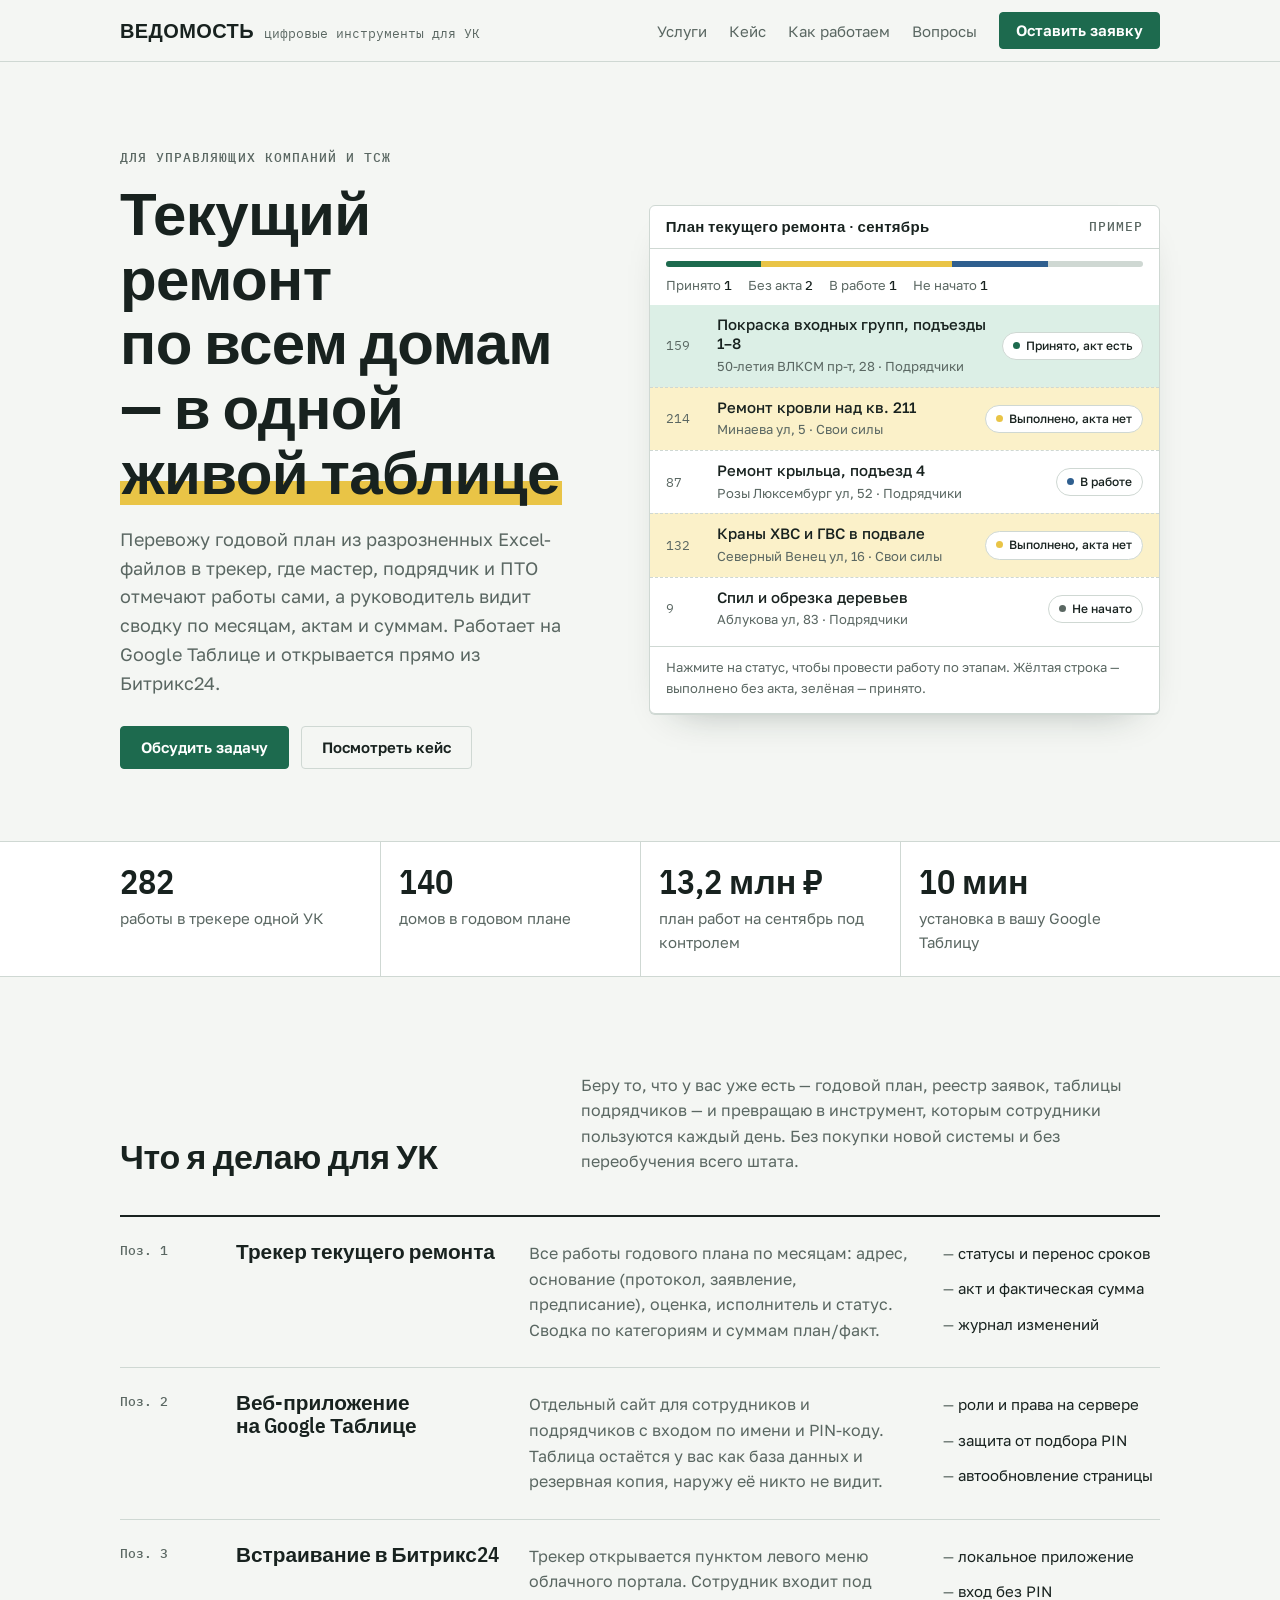
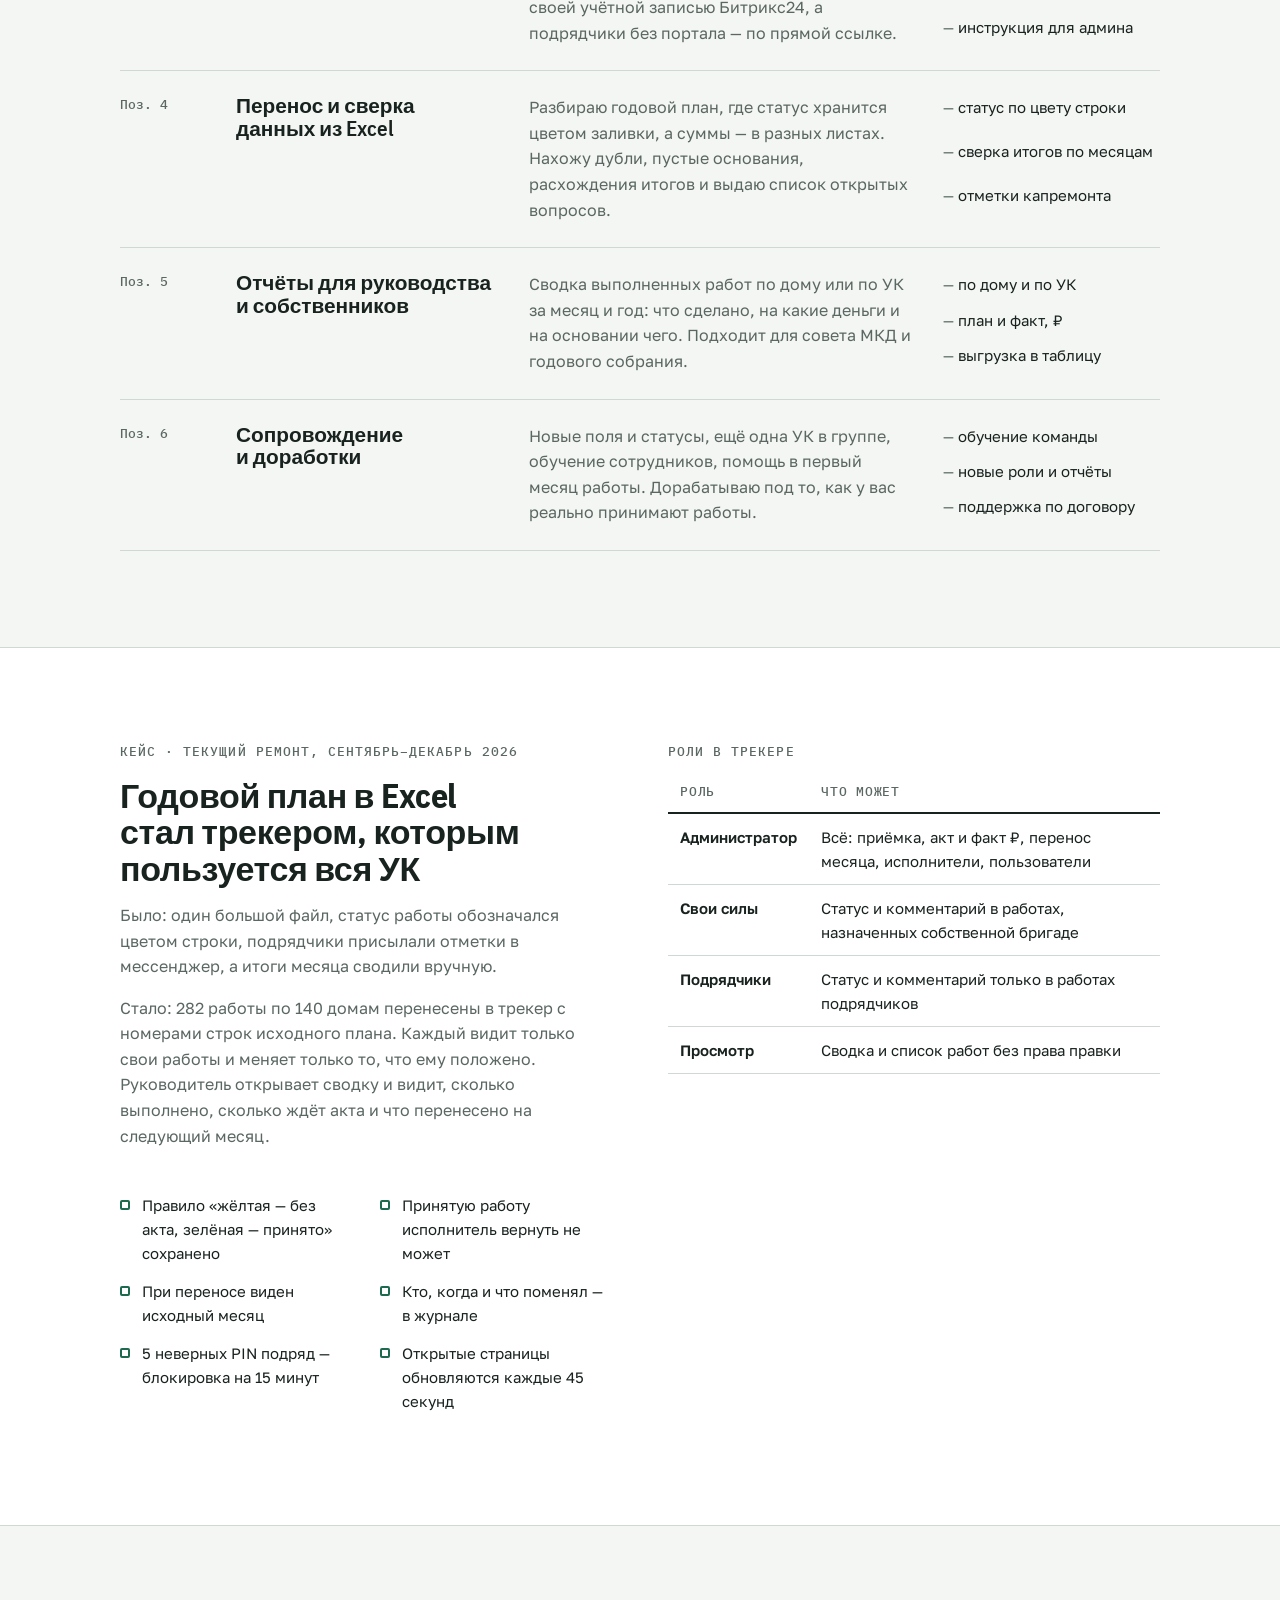
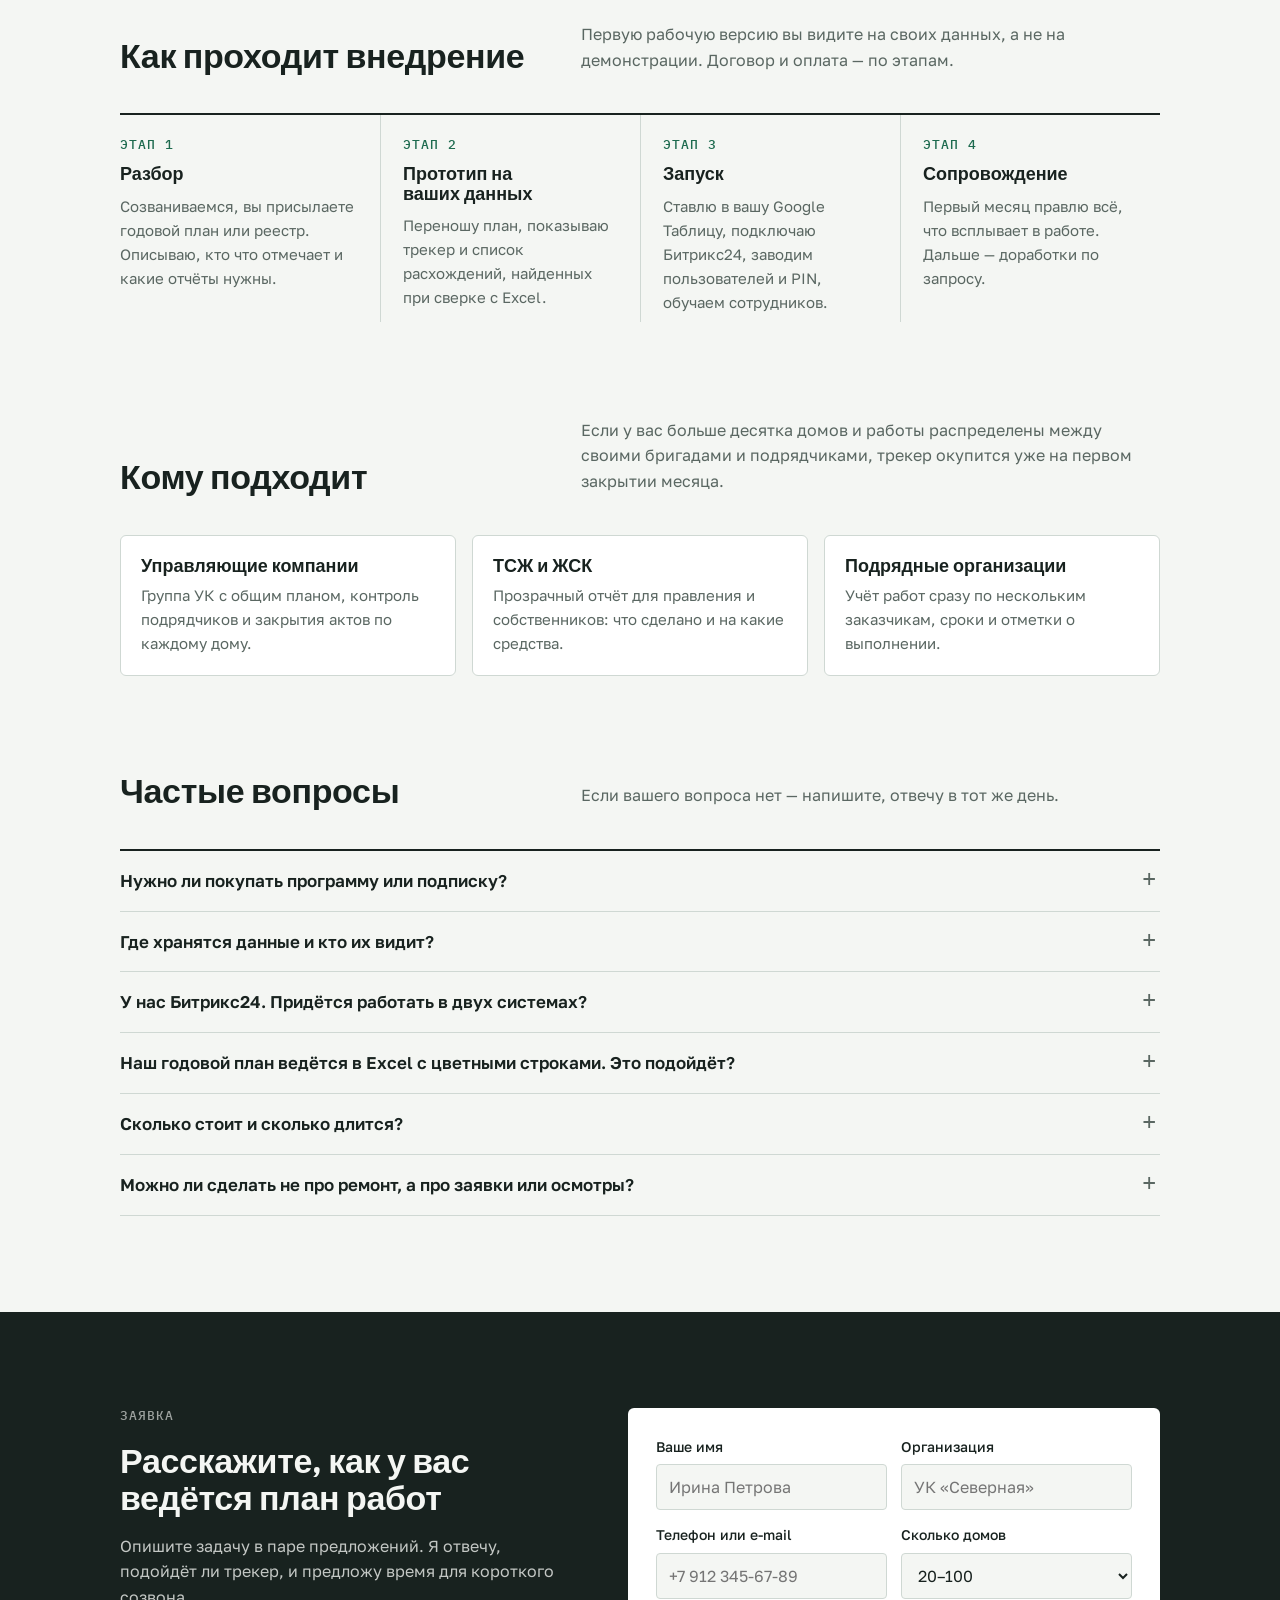
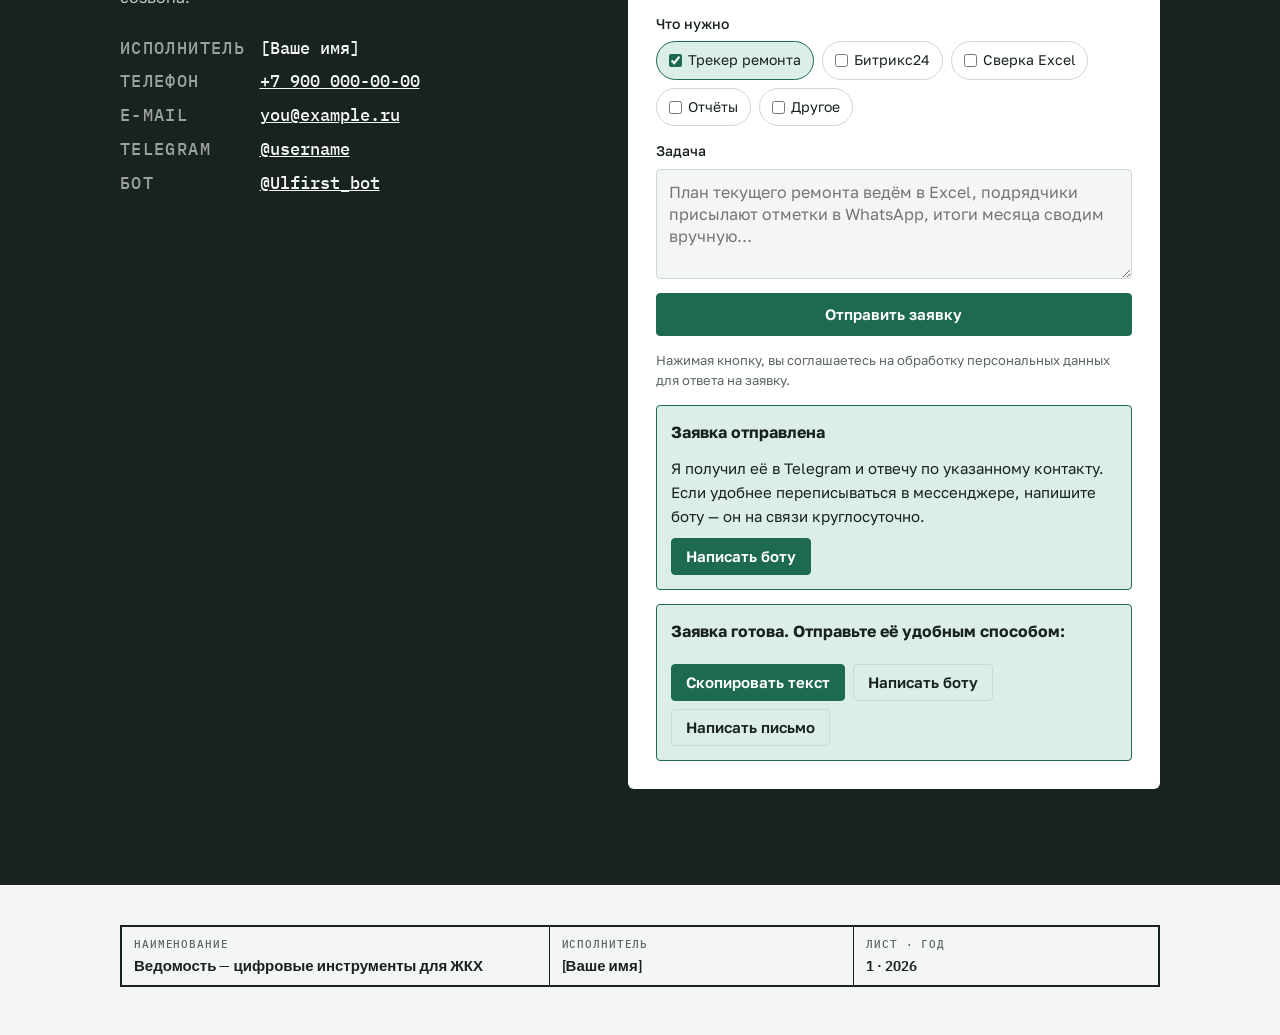
==== commit 72b25d4c: "Сайт: ссылка на бота @Ulfirst_bot Co-Authored-By: Claude Opus 5.5 <noreply@anthropic.com> Claude-Ses" ====
--- a/site/index.html
+++ b/site/index.html
@@ -483,7 +483,7 @@
           <div><span class="label">Телефон</span><a data-c="phone" href="#">[+7 900 000-00-00]</a></div>
           <div><span class="label">E-mail</span><a data-c="email" href="#">[you@example.ru]</a></div>
           <div><span class="label">Telegram</span><a data-c="tg" href="#" target="_blank" rel="noopener">[@username]</a></div>
-          <div><span class="label">Бот</span><a data-c="bot" href="#" target="_blank" rel="noopener">[@your_bot]</a></div>
+          <div><span class="label">Бот</span><a data-c="bot" href="#" target="_blank" rel="noopener">@Ulfirst_bot</a></div>
         </div>
       </div>
 
@@ -549,7 +549,7 @@
   phone: "+7 900 000-00-00",
   email: "you@example.ru",
   tg: "username",
-  bot: "your_bot",   // имя Telegram-бота без @
+  bot: "Ulfirst_bot", // имя Telegram-бота без @
   leadUrl: ""        // адрес веб-приложения бота …/exec — тогда заявки с формы приходят в Telegram
 };
 const BOT_LINK = "https://t.me/" + CONTACT.bot + "?start=site";
